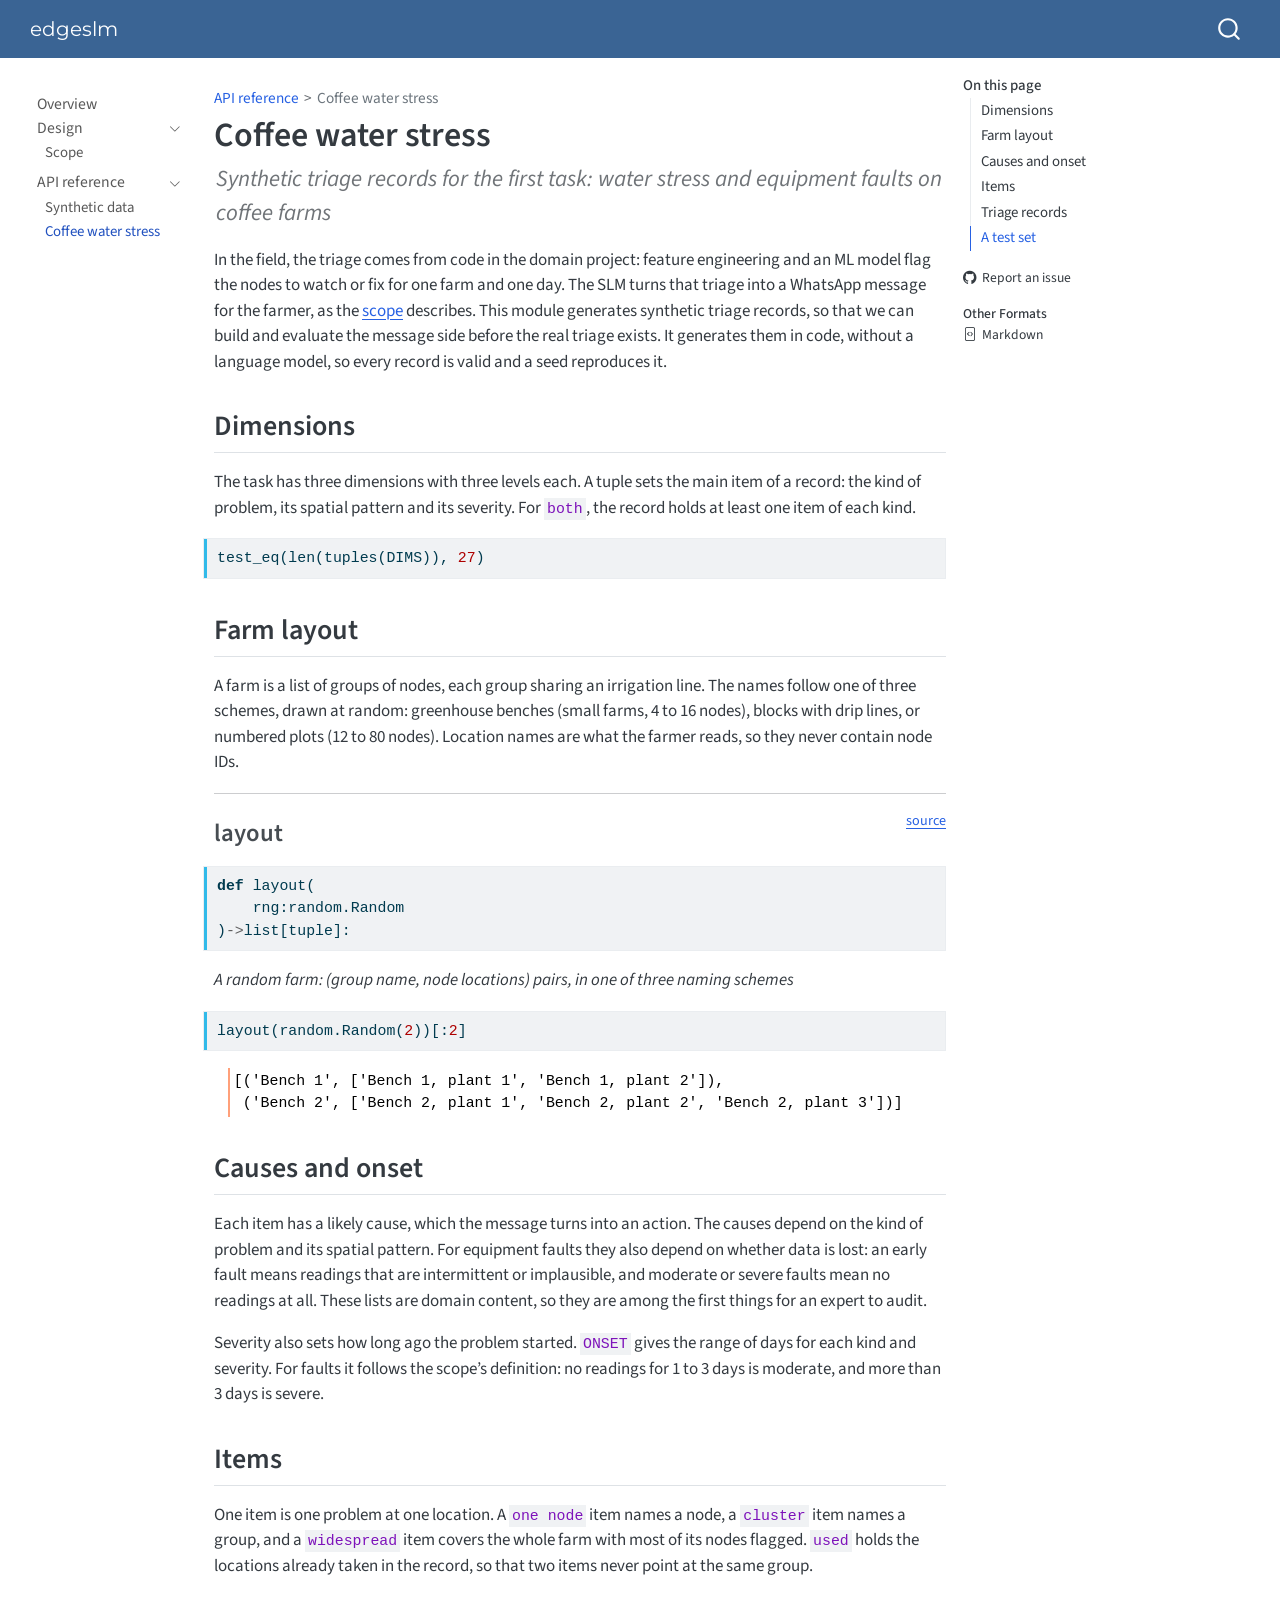
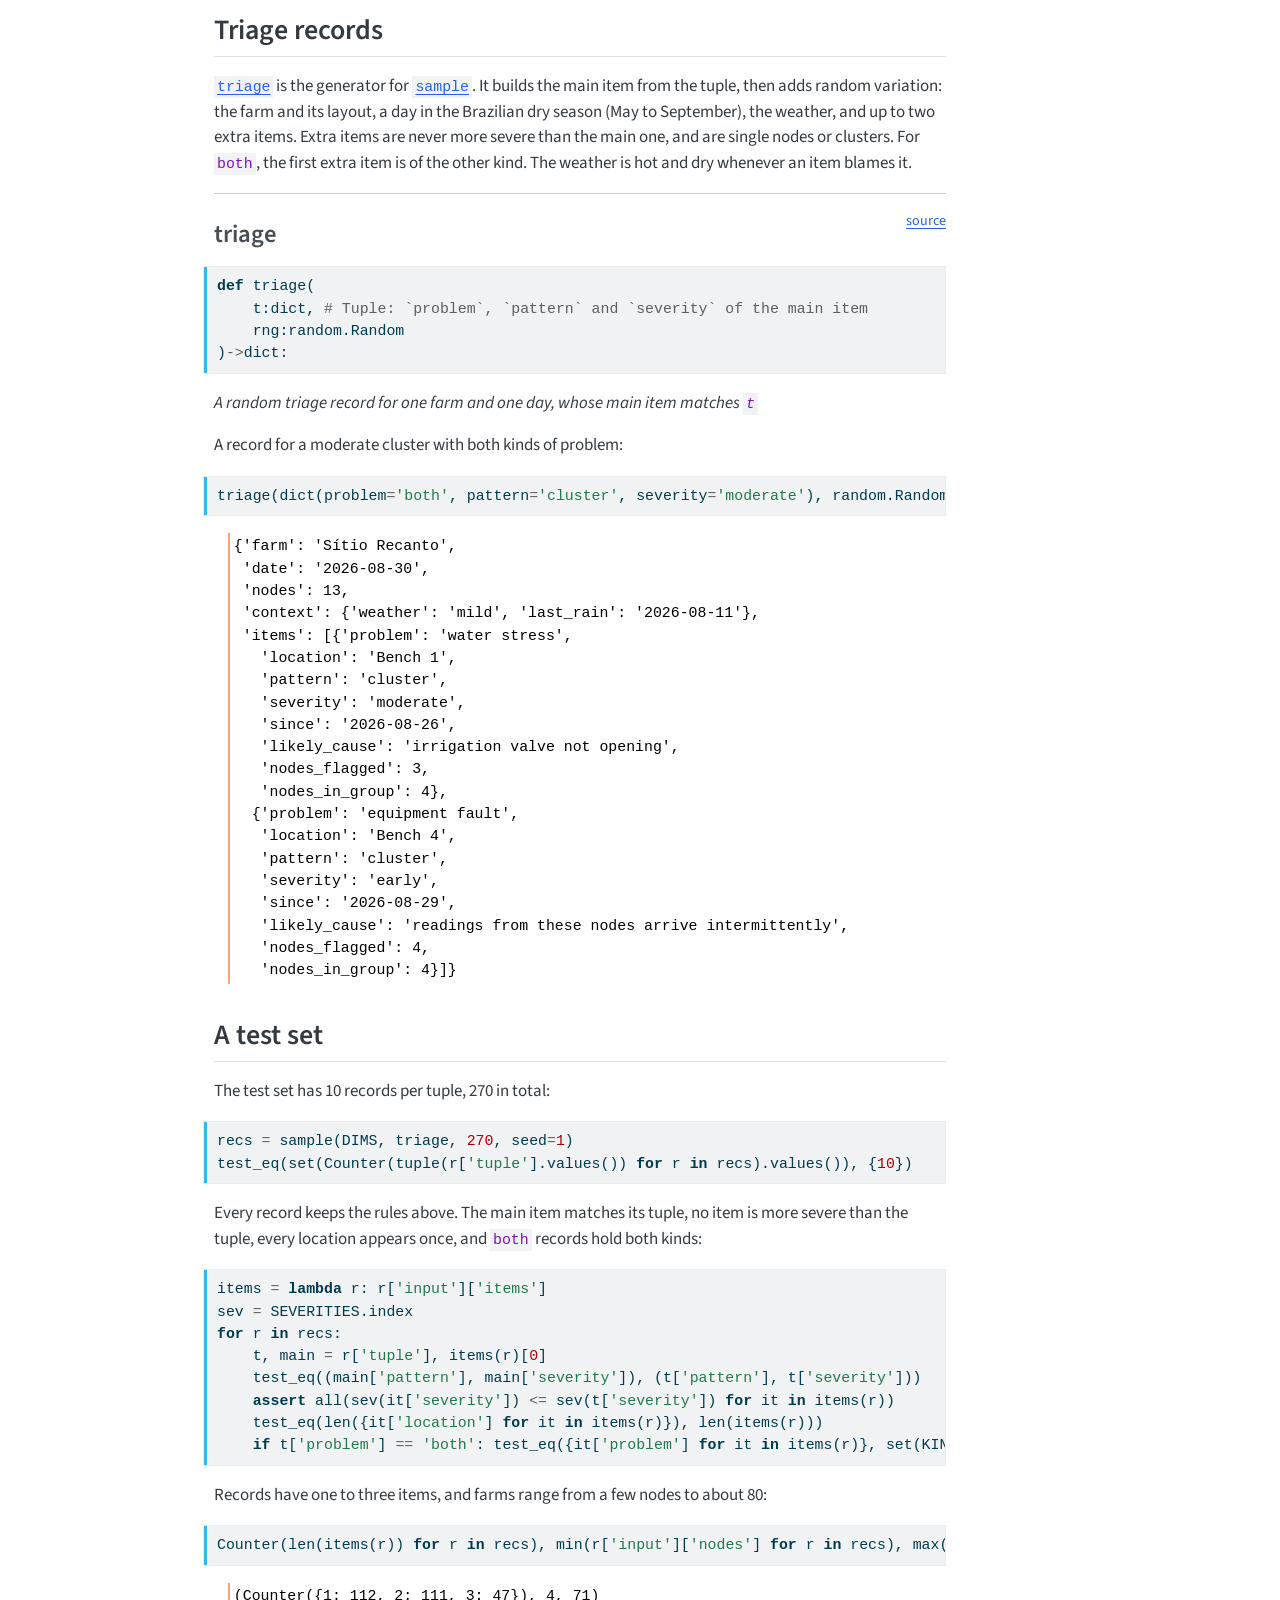
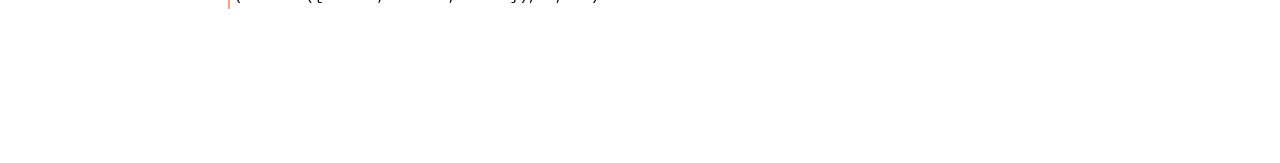
==== coffee.html @ af8bf1d9 "deploy: 86d42f56cf206b2852f412d47500692f604a84ea" ====
<!DOCTYPE html>
<html xmlns="http://www.w3.org/1999/xhtml" lang="en" xml:lang="en"><head>

<meta charset="utf-8">
<meta name="generator" content="quarto-1.10.20">

<meta name="viewport" content="width=device-width, initial-scale=1.0, user-scalable=yes">

<meta name="description" content="Synthetic triage records for the first task: water stress and equipment faults on coffee farms">

<title>Coffee water stress – edgeslm</title>
<style>
/* Default styles provided by pandoc.
** See https://pandoc.org/MANUAL.html#variables-for-html for config info.
*/
span.smallcaps{font-variant: small-caps;}
div.columns{display: flex; gap: 1.5em;}
div.column{flex: auto;}
@media screen {
div.columns{gap: min(4vw, 1.5em);}
div.column{overflow-x: auto;}
}
div.hanging-indent{margin-left: 1.5em; text-indent: -1.5em;}
ul.task-list{list-style: none;}
ul.task-list li input[type="checkbox"] {
  width: 0.8em;
  margin: 0 0.8em 0.2em -1em; /* quarto-specific, see https://github.com/quarto-dev/quarto-cli/issues/4556 */ 
  vertical-align: middle;
}
/* CSS for syntax highlighting */
html { -webkit-text-size-adjust: 100%; }
pre > code.sourceCode { white-space: pre; position: relative; }
pre > code.sourceCode > span { display: inline-block; line-height: 1.25; }
pre > code.sourceCode > span:empty { height: 1.2em; }
.sourceCode { overflow: visible; }
code.sourceCode > span { color: inherit; text-decoration: inherit; }
div.sourceCode { margin: 1em 0; }
pre.sourceCode { margin: 0; }
@media screen {
div.sourceCode { overflow: auto; }
}
@media print {
pre > code.sourceCode { white-space: pre-wrap; }
pre > code.sourceCode > span { text-indent: -5em; padding-left: 5em; }
}
pre.numberSource code
  { counter-reset: source-line 0; }
pre.numberSource code > span
  { position: relative; left: -4em; counter-increment: source-line; }
pre.numberSource code > span > a:first-child::before
  { content: counter(source-line);
    position: relative; left: -1em; text-align: right; vertical-align: baseline;
    border: none; display: inline-block;
    -webkit-touch-callout: none; -webkit-user-select: none;
    -khtml-user-select: none; -moz-user-select: none;
    -ms-user-select: none; user-select: none;
    padding: 0 4px; width: 4em;
  }
pre.numberSource { margin-left: 3em;  padding-left: 4px; }
div.sourceCode
  {   }
@media screen {
pre > code.sourceCode > span > a:first-child::before { text-decoration: underline; }
}
</style>


<script src="site_libs/quarto-nav/quarto-nav.js"></script>
<script src="site_libs/quarto-nav/headroom.min.js"></script>
<script src="site_libs/clipboard/clipboard.min.js"></script>
<script src="site_libs/quarto-search/autocomplete.umd.js"></script>
<script src="site_libs/quarto-search/fuse.min.js"></script>
<script src="site_libs/quarto-search/quarto-search.js"></script>
<meta name="quarto:offset" content="./">
<script src="site_libs/quarto-html/quarto.js" type="module"></script>
<script src="site_libs/quarto-html/tabsets/tabsets.js" type="module"></script>
<script src="site_libs/quarto-html/popper.min.js"></script>
<script src="site_libs/quarto-html/tippy.umd.min.js"></script>
<script src="site_libs/quarto-html/anchor.min.js"></script>
<link href="site_libs/quarto-html/tippy.css" rel="stylesheet">
<link href="site_libs/quarto-html/quarto-syntax-highlighting-17888a1159294d3eb470f19f6f52f5a5.css" rel="stylesheet" id="quarto-text-highlighting-styles">
<script src="site_libs/bootstrap/bootstrap.min.js"></script>
<link href="site_libs/bootstrap/bootstrap-icons.css" rel="stylesheet">
<link href="site_libs/bootstrap/bootstrap-4a0132d6516ed1437d66c2742ecec8d8.min.css" rel="stylesheet" append-hash="true" id="quarto-bootstrap" data-mode="light">
<script id="quarto-search-options" type="application/json">{
  "location": "navbar",
  "copy-button": false,
  "collapse-after": 3,
  "panel-placement": "end",
  "type": "overlay",
  "limit": 50,
  "keyboard-shortcut": [
    "f",
    "/",
    "s"
  ],
  "show-item-context": false,
  "language": {
    "search-no-results-text": "No results",
    "search-matching-documents-text": "matching documents",
    "search-copy-link-title": "Copy link to search",
    "search-hide-matches-text": "Hide additional matches",
    "search-more-match-text": "more match in this document",
    "search-more-matches-text": "more matches in this document",
    "search-clear-button-title": "Clear",
    "search-text-placeholder": "",
    "search-detached-cancel-button-title": "Cancel",
    "search-submit-button-title": "Submit",
    "search-label": "Search"
  }
}</script>


<link rel="stylesheet" href="styles.css">
<meta property="og:title" content="Coffee water stress – edgeslm">
<meta property="og:description" content="Synthetic triage records for the first task: water stress and equipment faults on coffee farms">
<meta property="og:site_name" content="edgeslm">
<meta name="twitter:title" content="Coffee water stress – edgeslm">
<meta name="twitter:description" content="Synthetic triage records for the first task: water stress and equipment faults on coffee farms">
<meta name="twitter:card" content="summary">
</head>

<body class="nav-sidebar floating nav-fixed quarto-light">

<div id="quarto-search-results"></div>
  <header id="quarto-header" class="headroom fixed-top">
    <nav class="navbar navbar-expand-lg " data-bs-theme="dark">
      <div class="navbar-container container-fluid">
      <div class="navbar-brand-container mx-auto">
    <a class="navbar-brand" href="./index.html">
    <span class="navbar-title">edgeslm</span>
    </a>
  </div>
        <div class="quarto-navbar-tools tools-end">
</div>
          <div id="quarto-search" class="" title="Search"></div>
      </div> <!-- /container-fluid -->
    </nav>
  <nav class="quarto-secondary-nav">
    <div class="container-fluid d-flex">
      <button type="button" class="quarto-btn-toggle btn" data-bs-toggle="collapse" role="button" data-bs-target=".quarto-sidebar-collapse-item" aria-controls="quarto-sidebar" aria-expanded="false" aria-label="Toggle sidebar navigation" onclick="if (window.quartoToggleHeadroom) { window.quartoToggleHeadroom(); }">
        <i class="bi bi-layout-text-sidebar-reverse"></i>
      </button>
        <nav class="quarto-page-breadcrumbs" aria-label="breadcrumb"><ol class="breadcrumb"><li class="breadcrumb-item"><a href="./synth.html">API reference</a></li><li class="breadcrumb-item"><a href="./coffee.html">Coffee water stress</a></li></ol></nav>
        <a class="flex-grow-1" role="navigation" data-bs-toggle="collapse" data-bs-target=".quarto-sidebar-collapse-item" aria-controls="quarto-sidebar" aria-expanded="false" aria-label="Toggle sidebar navigation" onclick="if (window.quartoToggleHeadroom) { window.quartoToggleHeadroom(); }">      
        </a>
    </div>
  </nav>
</header>
<!-- content -->
<div id="quarto-content" class="quarto-container page-columns page-rows-contents page-layout-article page-navbar">
<!-- sidebar -->
  <nav id="quarto-sidebar" class="sidebar collapse collapse-horizontal quarto-sidebar-collapse-item sidebar-navigation floating overflow-auto">
    <div class="sidebar-menu-container"> 
    <ul class="list-unstyled mt-1">
        <li class="sidebar-item">
  <div class="sidebar-item-container"> 
  <a href="./index.html" class="sidebar-item-text sidebar-link">
 <span class="menu-text">Overview</span></a>
  </div>
</li>
        <li class="sidebar-item sidebar-item-section">
      <div class="sidebar-item-container"> 
            <a class="sidebar-item-text sidebar-link text-start" data-bs-toggle="collapse" data-bs-target="#quarto-sidebar-section-1" role="navigation" aria-expanded="true">
 <span class="menu-text">Design</span></a>
          <a class="sidebar-item-toggle text-start" data-bs-toggle="collapse" data-bs-target="#quarto-sidebar-section-1" role="navigation" aria-expanded="true" aria-label="Toggle section">
            <i class="bi bi-chevron-right ms-2"></i>
          </a> 
      </div>
      <ul id="quarto-sidebar-section-1" class="collapse list-unstyled sidebar-section depth1 show">  
          <li class="sidebar-item">
  <div class="sidebar-item-container"> 
  <a href="./design/scope.html" class="sidebar-item-text sidebar-link">
 <span class="menu-text">Scope</span></a>
  </div>
</li>
      </ul>
  </li>
        <li class="sidebar-item sidebar-item-section">
      <div class="sidebar-item-container"> 
            <a class="sidebar-item-text sidebar-link text-start" data-bs-toggle="collapse" data-bs-target="#quarto-sidebar-section-2" role="navigation" aria-expanded="true">
 <span class="menu-text">API reference</span></a>
          <a class="sidebar-item-toggle text-start" data-bs-toggle="collapse" data-bs-target="#quarto-sidebar-section-2" role="navigation" aria-expanded="true" aria-label="Toggle section">
            <i class="bi bi-chevron-right ms-2"></i>
          </a> 
      </div>
      <ul id="quarto-sidebar-section-2" class="collapse list-unstyled sidebar-section depth1 show">  
          <li class="sidebar-item">
  <div class="sidebar-item-container"> 
  <a href="./synth.html" class="sidebar-item-text sidebar-link">
 <span class="menu-text">Synthetic data</span></a>
  </div>
</li>
          <li class="sidebar-item">
  <div class="sidebar-item-container"> 
  <a href="./coffee.html" class="sidebar-item-text sidebar-link active">
 <span class="menu-text">Coffee water stress</span></a>
  </div>
</li>
      </ul>
  </li>
    </ul>
    </div>
</nav>
<div id="quarto-sidebar-glass" class="quarto-sidebar-collapse-item" data-bs-toggle="collapse" data-bs-target=".quarto-sidebar-collapse-item"></div>
<!-- margin-sidebar -->
    <div id="quarto-margin-sidebar" class="sidebar margin-sidebar">
        <nav id="TOC" role="doc-toc" class="toc-active">
    <h2 id="toc-title">On this page</h2>
   
  <ul>
  <li><a href="#dimensions" id="toc-dimensions" class="nav-link active" data-scroll-target="#dimensions">Dimensions</a></li>
  <li><a href="#farm-layout" id="toc-farm-layout" class="nav-link" data-scroll-target="#farm-layout">Farm layout</a></li>
  <li><a href="#causes-and-onset" id="toc-causes-and-onset" class="nav-link" data-scroll-target="#causes-and-onset">Causes and onset</a></li>
  <li><a href="#items" id="toc-items" class="nav-link" data-scroll-target="#items">Items</a></li>
  <li><a href="#triage-records" id="toc-triage-records" class="nav-link" data-scroll-target="#triage-records">Triage records</a></li>
  <li><a href="#a-test-set" id="toc-a-test-set" class="nav-link" data-scroll-target="#a-test-set">A test set</a></li>
  </ul>
<div class="toc-actions"><ul><li><a href="https://github.com/franckalbinet/edgeslm/issues/new" class="toc-action"><i class="bi bi-github"></i>Report an issue</a></li></ul></div><div class="quarto-alternate-formats"><h2>Other Formats</h2><ul><li><a href="coffee.html.md"><i class="bi bi-file-code"></i>Markdown</a></li></ul></div></nav>
    </div>
<!-- main -->
<main class="content" id="quarto-document-content">

<header id="title-block-header" class="quarto-title-block default"><nav class="quarto-page-breadcrumbs quarto-title-breadcrumbs d-none d-lg-block" aria-label="breadcrumb"><ol class="breadcrumb"><li class="breadcrumb-item"><a href="./synth.html">API reference</a></li><li class="breadcrumb-item"><a href="./coffee.html">Coffee water stress</a></li></ol></nav>
<div class="quarto-title">
<h1 class="title">Coffee water stress</h1>
</div>

<div>
  <div class="description">
    Synthetic triage records for the first task: water stress and equipment faults on coffee farms
  </div>
</div>


<div class="quarto-title-meta">

    
  
    
  </div>
  


</header>


<!-- WARNING: THIS FILE WAS AUTOGENERATED! DO NOT EDIT! -->
<p>In the field, the triage comes from code in the domain project: feature engineering and an ML model flag the nodes to watch or fix for one farm and one day. The SLM turns that triage into a WhatsApp message for the farmer, as the <a href="./design/scope.html">scope</a> describes. This module generates synthetic triage records, so that we can build and evaluate the message side before the real triage exists. It generates them in code, without a language model, so every record is valid and a seed reproduces it.</p>
<section id="dimensions" class="level2">
<h2 class="anchored" data-anchor-id="dimensions">Dimensions</h2>
<p>The task has three dimensions with three levels each. A tuple sets the main item of a record: the kind of problem, its spatial pattern and its severity. For <code>both</code>, the record holds at least one item of each kind.</p>
<div id="20e0e9ed" class="cell">
<div class="code-copy-outer-scaffold"><div class="sourceCode cell-code" id="cb1"><pre class="sourceCode python code-with-copy"><code class="sourceCode python"><span id="cb1-1"><a href="#cb1-1" aria-hidden="true" tabindex="-1"></a>test_eq(<span class="bu">len</span>(tuples(DIMS)), <span class="dv">27</span>)</span></code></pre></div><button title="Copy to Clipboard" class="code-copy-button"><i class="bi"></i></button></div>
</div>
</section>
<section id="farm-layout" class="level2">
<h2 class="anchored" data-anchor-id="farm-layout">Farm layout</h2>
<p>A farm is a list of groups of nodes, each group sharing an irrigation line. The names follow one of three schemes, drawn at random: greenhouse benches (small farms, 4 to 16 nodes), blocks with drip lines, or numbered plots (12 to 80 nodes). Location names are what the farmer reads, so they never contain node IDs.</p>
<div id="656078c1" class="cell" data-quarto-private-1="{&quot;key&quot;:&quot;execution&quot;,&quot;value&quot;:{&quot;iopub.execute_input&quot;:&quot;2026-10-31T12:47:17.140091+00:00&quot;,&quot;shell.execute_reply&quot;:&quot;2026-10-31T12:47:17.260852+00:00&quot;,&quot;total&quot;:0.12076491700000247}}" data-execution_count="5">
<hr>
<p><a href="https://github.com/franckalbinet/edgeslm/blob/main/edgeslm/coffee.py#L23" target="_blank" style="float:right; font-size:smaller">source</a></p>
<section id="layout" class="level3">
<h3 class="anchored" data-anchor-id="layout">layout</h3>
<div class="code-copy-outer-scaffold"><div class="sourceCode" id="cb2"><pre class="sourceCode python code-with-copy"><code class="sourceCode python"><span id="cb2-1"><a href="#cb2-1" aria-hidden="true" tabindex="-1"></a><span class="kw">def</span> layout(</span>
<span id="cb2-2"><a href="#cb2-2" aria-hidden="true" tabindex="-1"></a>    rng:random.Random</span>
<span id="cb2-3"><a href="#cb2-3" aria-hidden="true" tabindex="-1"></a>)<span class="op">-&gt;</span><span class="bu">list</span>[<span class="bu">tuple</span>]:</span></code></pre></div><button title="Copy to Clipboard" class="code-copy-button"><i class="bi"></i></button></div>
<p><em>A random farm: (group name, node locations) pairs, in one of three naming schemes</em></p>
</section>
</div>
<div id="e578ebe5" class="cell">
<div class="code-copy-outer-scaffold"><div class="sourceCode cell-code" id="cb3"><pre class="sourceCode python code-with-copy"><code class="sourceCode python"><span id="cb3-1"><a href="#cb3-1" aria-hidden="true" tabindex="-1"></a>layout(random.Random(<span class="dv">2</span>))[:<span class="dv">2</span>]</span></code></pre></div><button title="Copy to Clipboard" class="code-copy-button"><i class="bi"></i></button></div>
<div class="cell-output cell-output-display">
<pre><code>[('Bench 1', ['Bench 1, plant 1', 'Bench 1, plant 2']),
 ('Bench 2', ['Bench 2, plant 1', 'Bench 2, plant 2', 'Bench 2, plant 3'])]</code></pre>
</div>
</div>
</section>
<section id="causes-and-onset" class="level2">
<h2 class="anchored" data-anchor-id="causes-and-onset">Causes and onset</h2>
<p>Each item has a likely cause, which the message turns into an action. The causes depend on the kind of problem and its spatial pattern. For equipment faults they also depend on whether data is lost: an early fault means readings that are intermittent or implausible, and moderate or severe faults mean no readings at all. These lists are domain content, so they are among the first things for an expert to audit.</p>
<p>Severity also sets how long ago the problem started. <code>ONSET</code> gives the range of days for each kind and severity. For faults it follows the scope’s definition: no readings for 1 to 3 days is moderate, and more than 3 days is severe.</p>
</section>
<section id="items" class="level2">
<h2 class="anchored" data-anchor-id="items">Items</h2>
<p>One item is one problem at one location. A <code>one node</code> item names a node, a <code>cluster</code> item names a group, and a <code>widespread</code> item covers the whole farm with most of its nodes flagged. <code>used</code> holds the locations already taken in the record, so that two items never point at the same group.</p>
</section>
<section id="triage-records" class="level2">
<h2 class="anchored" data-anchor-id="triage-records">Triage records</h2>
<p><a href="https://franckalbinet.github.io/edgeslm/coffee.html#triage"><code>triage</code></a> is the generator for <a href="https://franckalbinet.github.io/edgeslm/synth.html#sample"><code>sample</code></a>. It builds the main item from the tuple, then adds random variation: the farm and its layout, a day in the Brazilian dry season (May to September), the weather, and up to two extra items. Extra items are never more severe than the main one, and are single nodes or clusters. For <code>both</code>, the first extra item is of the other kind. The weather is hot and dry whenever an item blames it.</p>
<div id="e4325dda" class="cell" data-quarto-private-1="{&quot;key&quot;:&quot;execution&quot;,&quot;value&quot;:{&quot;iopub.execute_input&quot;:&quot;2026-10-31T12:47:17.272757+00:00&quot;,&quot;shell.execute_reply&quot;:&quot;2026-10-31T12:47:17.279198+00:00&quot;,&quot;total&quot;:0.006442964000001439}}" data-execution_count="11">
<hr>
<p><a href="https://github.com/franckalbinet/edgeslm/blob/main/edgeslm/coffee.py#L81" target="_blank" style="float:right; font-size:smaller">source</a></p>
<section id="triage" class="level3">
<h3 class="anchored" data-anchor-id="triage">triage</h3>
<div class="code-copy-outer-scaffold"><div class="sourceCode" id="cb5"><pre class="sourceCode python code-with-copy"><code class="sourceCode python"><span id="cb5-1"><a href="#cb5-1" aria-hidden="true" tabindex="-1"></a><span class="kw">def</span> triage(</span>
<span id="cb5-2"><a href="#cb5-2" aria-hidden="true" tabindex="-1"></a>    t:<span class="bu">dict</span>, <span class="co"># Tuple: `problem`, `pattern` and `severity` of the main item</span></span>
<span id="cb5-3"><a href="#cb5-3" aria-hidden="true" tabindex="-1"></a>    rng:random.Random</span>
<span id="cb5-4"><a href="#cb5-4" aria-hidden="true" tabindex="-1"></a>)<span class="op">-&gt;</span><span class="bu">dict</span>:</span></code></pre></div><button title="Copy to Clipboard" class="code-copy-button"><i class="bi"></i></button></div>
<p><em>A random triage record for one farm and one day, whose main item matches <code>t</code></em></p>
</section>
</div>
<p>A record for a moderate cluster with both kinds of problem:</p>
<div id="b585b5a9" class="cell">
<div class="code-copy-outer-scaffold"><div class="sourceCode cell-code" id="cb6"><pre class="sourceCode python code-with-copy"><code class="sourceCode python"><span id="cb6-1"><a href="#cb6-1" aria-hidden="true" tabindex="-1"></a>triage(<span class="bu">dict</span>(problem<span class="op">=</span><span class="st">'both'</span>, pattern<span class="op">=</span><span class="st">'cluster'</span>, severity<span class="op">=</span><span class="st">'moderate'</span>), random.Random(<span class="dv">3</span>))</span></code></pre></div><button title="Copy to Clipboard" class="code-copy-button"><i class="bi"></i></button></div>
<div class="cell-output cell-output-display">
<pre><code>{'farm': 'Sítio Recanto',
 'date': '2026-08-30',
 'nodes': 13,
 'context': {'weather': 'mild', 'last_rain': '2026-08-11'},
 'items': [{'problem': 'water stress',
   'location': 'Bench 1',
   'pattern': 'cluster',
   'severity': 'moderate',
   'since': '2026-08-26',
   'likely_cause': 'irrigation valve not opening',
   'nodes_flagged': 3,
   'nodes_in_group': 4},
  {'problem': 'equipment fault',
   'location': 'Bench 4',
   'pattern': 'cluster',
   'severity': 'early',
   'since': '2026-08-29',
   'likely_cause': 'readings from these nodes arrive intermittently',
   'nodes_flagged': 4,
   'nodes_in_group': 4}]}</code></pre>
</div>
</div>
</section>
<section id="a-test-set" class="level2">
<h2 class="anchored" data-anchor-id="a-test-set">A test set</h2>
<p>The test set has 10 records per tuple, 270 in total:</p>
<div id="0fa192e7" class="cell">
<div class="code-copy-outer-scaffold"><div class="sourceCode cell-code" id="cb8"><pre class="sourceCode python code-with-copy"><code class="sourceCode python"><span id="cb8-1"><a href="#cb8-1" aria-hidden="true" tabindex="-1"></a>recs <span class="op">=</span> sample(DIMS, triage, <span class="dv">270</span>, seed<span class="op">=</span><span class="dv">1</span>)</span>
<span id="cb8-2"><a href="#cb8-2" aria-hidden="true" tabindex="-1"></a>test_eq(<span class="bu">set</span>(Counter(<span class="bu">tuple</span>(r[<span class="st">'tuple'</span>].values()) <span class="cf">for</span> r <span class="kw">in</span> recs).values()), {<span class="dv">10</span>})</span></code></pre></div><button title="Copy to Clipboard" class="code-copy-button"><i class="bi"></i></button></div>
</div>
<p>Every record keeps the rules above. The main item matches its tuple, no item is more severe than the tuple, every location appears once, and <code>both</code> records hold both kinds:</p>
<div id="9d732c4b" class="cell">
<div class="code-copy-outer-scaffold"><div class="sourceCode cell-code" id="cb9"><pre class="sourceCode python code-with-copy"><code class="sourceCode python"><span id="cb9-1"><a href="#cb9-1" aria-hidden="true" tabindex="-1"></a>items <span class="op">=</span> <span class="kw">lambda</span> r: r[<span class="st">'input'</span>][<span class="st">'items'</span>]</span>
<span id="cb9-2"><a href="#cb9-2" aria-hidden="true" tabindex="-1"></a>sev <span class="op">=</span> SEVERITIES.index</span>
<span id="cb9-3"><a href="#cb9-3" aria-hidden="true" tabindex="-1"></a><span class="cf">for</span> r <span class="kw">in</span> recs:</span>
<span id="cb9-4"><a href="#cb9-4" aria-hidden="true" tabindex="-1"></a>    t, main <span class="op">=</span> r[<span class="st">'tuple'</span>], items(r)[<span class="dv">0</span>]</span>
<span id="cb9-5"><a href="#cb9-5" aria-hidden="true" tabindex="-1"></a>    test_eq((main[<span class="st">'pattern'</span>], main[<span class="st">'severity'</span>]), (t[<span class="st">'pattern'</span>], t[<span class="st">'severity'</span>]))</span>
<span id="cb9-6"><a href="#cb9-6" aria-hidden="true" tabindex="-1"></a>    <span class="cf">assert</span> <span class="bu">all</span>(sev(it[<span class="st">'severity'</span>]) <span class="op">&lt;=</span> sev(t[<span class="st">'severity'</span>]) <span class="cf">for</span> it <span class="kw">in</span> items(r))</span>
<span id="cb9-7"><a href="#cb9-7" aria-hidden="true" tabindex="-1"></a>    test_eq(<span class="bu">len</span>({it[<span class="st">'location'</span>] <span class="cf">for</span> it <span class="kw">in</span> items(r)}), <span class="bu">len</span>(items(r)))</span>
<span id="cb9-8"><a href="#cb9-8" aria-hidden="true" tabindex="-1"></a>    <span class="cf">if</span> t[<span class="st">'problem'</span>] <span class="op">==</span> <span class="st">'both'</span>: test_eq({it[<span class="st">'problem'</span>] <span class="cf">for</span> it <span class="kw">in</span> items(r)}, <span class="bu">set</span>(KINDS))</span></code></pre></div><button title="Copy to Clipboard" class="code-copy-button"><i class="bi"></i></button></div>
</div>
<p>Records have one to three items, and farms range from a few nodes to about 80:</p>
<div id="5ca2a0df" class="cell">
<div class="code-copy-outer-scaffold"><div class="sourceCode cell-code" id="cb10"><pre class="sourceCode python code-with-copy"><code class="sourceCode python"><span id="cb10-1"><a href="#cb10-1" aria-hidden="true" tabindex="-1"></a>Counter(<span class="bu">len</span>(items(r)) <span class="cf">for</span> r <span class="kw">in</span> recs), <span class="bu">min</span>(r[<span class="st">'input'</span>][<span class="st">'nodes'</span>] <span class="cf">for</span> r <span class="kw">in</span> recs), <span class="bu">max</span>(r[<span class="st">'input'</span>][<span class="st">'nodes'</span>] <span class="cf">for</span> r <span class="kw">in</span> recs)</span></code></pre></div><button title="Copy to Clipboard" class="code-copy-button"><i class="bi"></i></button></div>
<div class="cell-output cell-output-display">
<pre><code>(Counter({1: 112, 2: 111, 3: 47}), 4, 71)</code></pre>
</div>
</div>


</section>

</main> <!-- /main -->
<script id="quarto-html-after-body" type="application/javascript">
  window.document.addEventListener("DOMContentLoaded", function (event) {
    const icon = "";
    const anchorJS = new window.AnchorJS();
    anchorJS.options = {
      placement: 'right',
      icon: icon
    };
    anchorJS.add('.anchored');
    const isCodeAnnotation = (el) => {
      for (const clz of el.classList) {
        if (clz.startsWith('code-annotation-')) {                     
          return true;
        }
      }
      return false;
    }
    const onCopySuccess = function(e) {
      // button target
      const button = e.trigger;
      // don't keep focus
      button.blur();
      // flash "checked"
      button.classList.add('code-copy-button-checked');
      var currentTitle = button.getAttribute("title");
      button.setAttribute("title", "Copied!");
      let tooltip;
      if (window.bootstrap) {
        button.setAttribute("data-bs-toggle", "tooltip");
        button.setAttribute("data-bs-placement", "left");
        button.setAttribute("data-bs-title", "Copied!");
        tooltip = new bootstrap.Tooltip(button, 
          { trigger: "manual", 
            customClass: "code-copy-button-tooltip",
            offset: [0, -8]});
        tooltip.show();    
      }
      setTimeout(function() {
        if (tooltip) {
          tooltip.hide();
          button.removeAttribute("data-bs-title");
          button.removeAttribute("data-bs-toggle");
          button.removeAttribute("data-bs-placement");
        }
        button.setAttribute("title", currentTitle);
        button.classList.remove('code-copy-button-checked');
      }, 1000);
      // clear code selection
      e.clearSelection();
    }
    const getTextToCopy = function(trigger) {
      const outerScaffold = trigger.parentElement.cloneNode(true);
      const codeEl = outerScaffold.querySelector('code');
      for (const childEl of codeEl.children) {
        if (isCodeAnnotation(childEl)) {
          childEl.remove();
        }
      }
      return codeEl.innerText;
    }
    const clipboard = new window.ClipboardJS('.code-copy-button:not([data-in-quarto-modal])', {
      text: getTextToCopy
    });
    clipboard.on('success', onCopySuccess);
    if (window.document.getElementById('quarto-embedded-source-code-modal')) {
      const clipboardModal = new window.ClipboardJS('.code-copy-button[data-in-quarto-modal]', {
        text: getTextToCopy,
        container: window.document.getElementById('quarto-embedded-source-code-modal')
      });
      clipboardModal.on('success', onCopySuccess);
    }
    const viewSource = window.document.getElementById('quarto-view-source') ||
                       window.document.getElementById('quarto-code-tools-source');
    if (viewSource) {
      const sourceUrl = viewSource.getAttribute("data-quarto-source-url");
      viewSource.addEventListener("click", function(e) {
        if (sourceUrl) {
          // rstudio viewer pane
          if (/\bcapabilities=\b/.test(window.location)) {
            window.open(sourceUrl);
          } else {
            window.location.href = sourceUrl;
          }
        } else {
          const modal = new bootstrap.Modal(document.getElementById('quarto-embedded-source-code-modal'));
          modal.show();
        }
        return false;
      });
    }
    function toggleCodeHandler(show) {
      return function(e) {
        const cellDetails = window.document.querySelectorAll(".cell details.code-fold");
        for (let i=0; i<cellDetails.length; i++) {
          const details = cellDetails[i];
          if (show) {
            details.open = true;
          } else {
            details.removeAttribute("open");
          }
        }
        const cellCodeDivs = window.document.querySelectorAll(".cell div.sourceCode.cell-code");
        const fromCls = show ? "hidden" : "unhidden";
        const toCls = show ? "unhidden" : "hidden";
        for (let i=0; i<cellCodeDivs.length; i++) {
          const codeDiv = cellCodeDivs[i];
          if (codeDiv.classList.contains(fromCls)) {
            codeDiv.classList.remove(fromCls);
            codeDiv.classList.add(toCls);
          } 
        }
        return false;
      }
    }
    const hideAllCode = window.document.getElementById("quarto-hide-all-code");
    if (hideAllCode) {
      hideAllCode.addEventListener("click", toggleCodeHandler(false));
    }
    const showAllCode = window.document.getElementById("quarto-show-all-code");
    if (showAllCode) {
      showAllCode.addEventListener("click", toggleCodeHandler(true));
    }
      var localhostRegex = new RegExp(/^(?:http|https):\/\/localhost\:?[0-9]*\//);
      var mailtoRegex = new RegExp(/^mailto:/);
        var filterRegex = new RegExp("https:\/\/franckalbinet\.github\.io\/edgeslm");
      var isInternal = (href) => {
          return filterRegex.test(href) || localhostRegex.test(href) || mailtoRegex.test(href);
      }
      // Inspect non-navigation links and adorn them if external
     var links = window.document.querySelectorAll('a[href]:not(.nav-link):not(.navbar-brand):not(.toc-action):not(.sidebar-link):not(.sidebar-item-toggle):not(.pagination-link):not(.no-external):not([aria-hidden]):not(.dropdown-item):not(.quarto-navigation-tool):not(.about-link)');
      for (var i=0; i<links.length; i++) {
        const link = links[i];
        if (!isInternal(link.href)) {
          // undo the damage that might have been done by quarto-nav.js in the case of
          // links that we want to consider external
          if (link.dataset.originalHref !== undefined) {
            link.href = link.dataset.originalHref;
          }
        }
      }
    function tippyHover(el, contentFn, onTriggerFn, onUntriggerFn) {
      const config = {
        allowHTML: true,
        maxWidth: 500,
        delay: 100,
        arrow: false,
        appendTo: function(el) {
            return el.parentElement;
        },
        interactive: true,
        interactiveBorder: 10,
        theme: 'quarto',
        placement: 'bottom-start',
      };
      if (contentFn) {
        config.content = contentFn;
      }
      if (onTriggerFn) {
        config.onTrigger = onTriggerFn;
      }
      if (onUntriggerFn) {
        config.onUntrigger = onUntriggerFn;
      }
      window.tippy(el, config); 
    }
    const noterefs = window.document.querySelectorAll('a[role="doc-noteref"]');
    for (var i=0; i<noterefs.length; i++) {
      const ref = noterefs[i];
      tippyHover(ref, function() {
        // use id or data attribute instead here
        let href = ref.getAttribute('data-footnote-href') || ref.getAttribute('href');
        try { href = new URL(href).hash; } catch {}
        const id = href.replace(/^#\/?/, "");
        const note = window.document.getElementById(id);
        if (note) {
          return note.innerHTML;
        } else {
          return "";
        }
      });
    }
    const xrefs = window.document.querySelectorAll('a.quarto-xref');
    const processXRef = (id, note) => {
      // Strip column container classes
      const stripColumnClz = (el) => {
        el.classList.remove("page-full", "page-columns");
        if (el.children) {
          for (const child of el.children) {
            stripColumnClz(child);
          }
        }
      }
      stripColumnClz(note)
      if (id === null || id.startsWith('sec-')) {
        // Special case sections, only their first couple elements
        const container = document.createElement("div");
        if (note.children && note.children.length > 2) {
          container.appendChild(note.children[0].cloneNode(true));
          for (let i = 1; i < note.children.length; i++) {
            const child = note.children[i];
            if (child.tagName === "P" && child.innerText === "") {
              continue;
            } else {
              container.appendChild(child.cloneNode(true));
              break;
            }
          }
          if (window.Quarto?.typesetMath) {
            window.Quarto.typesetMath(container);
          }
          return container.innerHTML
        } else {
          if (window.Quarto?.typesetMath) {
            window.Quarto.typesetMath(note);
          }
          return note.innerHTML;
        }
      } else {
        // Remove any anchor links if they are present
        const anchorLink = note.querySelector('a.anchorjs-link');
        if (anchorLink) {
          anchorLink.remove();
        }
        if (window.Quarto?.typesetMath) {
          window.Quarto.typesetMath(note);
        }
        if (note.classList.contains("callout")) {
          return note.outerHTML;
        } else {
          return note.innerHTML;
        }
      }
    }
    for (var i=0; i<xrefs.length; i++) {
      const xref = xrefs[i];
      tippyHover(xref, undefined, function(instance) {
        instance.disable();
        let url = xref.getAttribute('href');
        let hash = undefined; 
        if (url.startsWith('#')) {
          hash = url;
        } else {
          try { hash = new URL(url).hash; } catch {}
        }
        if (hash) {
          const id = hash.replace(/^#\/?/, "");
          const note = window.document.getElementById(id);
          if (note !== null) {
            try {
              const html = processXRef(id, note.cloneNode(true));
              instance.setContent(html);
            } finally {
              instance.enable();
              instance.show();
            }
          } else {
            // See if we can fetch this
            fetch(url.split('#')[0])
            .then(res => res.text())
            .then(html => {
              const parser = new DOMParser();
              const htmlDoc = parser.parseFromString(html, "text/html");
              const note = htmlDoc.getElementById(id);
              if (note !== null) {
                const html = processXRef(id, note);
                instance.setContent(html);
              } 
            }).finally(() => {
              instance.enable();
              instance.show();
            });
          }
        } else {
          // See if we can fetch a full url (with no hash to target)
          // This is a special case and we should probably do some content thinning / targeting
          fetch(url)
          .then(res => res.text())
          .then(html => {
            const parser = new DOMParser();
            const htmlDoc = parser.parseFromString(html, "text/html");
            const note = htmlDoc.querySelector('main.content');
            if (note !== null) {
              // This should only happen for chapter cross references
              // (since there is no id in the URL)
              // remove the first header
              if (note.children.length > 0 && note.children[0].tagName === "HEADER") {
                note.children[0].remove();
              }
              const html = processXRef(null, note);
              instance.setContent(html);
            } 
          }).finally(() => {
            instance.enable();
            instance.show();
          });
        }
      }, function(instance) {
      });
    }
        let selectedAnnoteEl;
        const selectorForAnnotation = ( cell, annotation) => {
          let cellAttr = 'data-code-cell="' + cell + '"';
          let lineAttr = 'data-code-annotation="' +  annotation + '"';
          const selector = 'span[' + cellAttr + '][' + lineAttr + ']';
          return selector;
        }
        const selectCodeLines = (annoteEl) => {
          const doc = window.document;
          const targetCell = annoteEl.getAttribute("data-target-cell");
          const targetAnnotation = annoteEl.getAttribute("data-target-annotation");
          const annoteSpan = window.document.querySelector(selectorForAnnotation(targetCell, targetAnnotation));
          const lines = annoteSpan.getAttribute("data-code-lines").split(",");
          const lineIds = lines.map((line) => {
            return targetCell + "-" + line;
          })
          let top = null;
          let height = null;
          let parent = null;
          if (lineIds.length > 0) {
              //compute the position of the single el (top and bottom and make a div)
              const el = window.document.getElementById(lineIds[0]);
              top = el.offsetTop;
              height = el.offsetHeight;
              parent = el.parentElement.parentElement;
            if (lineIds.length > 1) {
              const lastEl = window.document.getElementById(lineIds[lineIds.length - 1]);
              const bottom = lastEl.offsetTop + lastEl.offsetHeight;
              height = bottom - top;
            }
            if (top !== null && height !== null && parent !== null) {
              // cook up a div (if necessary) and position it 
              let div = window.document.getElementById("code-annotation-line-highlight");
              if (div === null) {
                div = window.document.createElement("div");
                div.setAttribute("id", "code-annotation-line-highlight");
                div.style.position = 'absolute';
                parent.appendChild(div);
              }
              div.style.top = top - 2 + "px";
              div.style.height = height + 4 + "px";
              div.style.left = 0;
              let gutterDiv = window.document.getElementById("code-annotation-line-highlight-gutter");
              if (gutterDiv === null) {
                gutterDiv = window.document.createElement("div");
                gutterDiv.setAttribute("id", "code-annotation-line-highlight-gutter");
                gutterDiv.style.position = 'absolute';
                const codeCell = window.document.getElementById(targetCell);
                const gutter = codeCell.querySelector('.code-annotation-gutter');
                gutter.appendChild(gutterDiv);
              }
              gutterDiv.style.top = top - 2 + "px";
              gutterDiv.style.height = height + 4 + "px";
            }
            selectedAnnoteEl = annoteEl;
          }
        };
        const unselectCodeLines = () => {
          const elementsIds = ["code-annotation-line-highlight", "code-annotation-line-highlight-gutter"];
          elementsIds.forEach((elId) => {
            const div = window.document.getElementById(elId);
            if (div) {
              div.remove();
            }
          });
          selectedAnnoteEl = undefined;
        };
          // Handle positioning of the toggle
      window.addEventListener(
        "resize",
        throttle(() => {
          elRect = undefined;
          if (selectedAnnoteEl) {
            selectCodeLines(selectedAnnoteEl);
          }
        }, 10)
      );
      function throttle(fn, ms) {
      let throttle = false;
      let timer;
        return (...args) => {
          if(!throttle) { // first call gets through
              fn.apply(this, args);
              throttle = true;
          } else { // all the others get throttled
              if(timer) clearTimeout(timer); // cancel #2
              timer = setTimeout(() => {
                fn.apply(this, args);
                timer = throttle = false;
              }, ms);
          }
        };
      }
        // Attach click handler to the DT
        const annoteDls = window.document.querySelectorAll('dt[data-target-cell]');
        for (const annoteDlNode of annoteDls) {
          annoteDlNode.addEventListener('click', (event) => {
            const clickedEl = event.target;
            if (clickedEl !== selectedAnnoteEl) {
              unselectCodeLines();
              const activeEl = window.document.querySelector('dt[data-target-cell].code-annotation-active');
              if (activeEl) {
                activeEl.classList.remove('code-annotation-active');
              }
              selectCodeLines(clickedEl);
              clickedEl.classList.add('code-annotation-active');
            } else {
              // Unselect the line
              unselectCodeLines();
              clickedEl.classList.remove('code-annotation-active');
            }
          });
        }
    const findCites = (el) => {
      const parentEl = el.parentElement;
      if (parentEl) {
        const cites = parentEl.dataset.cites;
        if (cites) {
          return {
            el,
            cites: cites.split(' ')
          };
        } else {
          return findCites(el.parentElement)
        }
      } else {
        return undefined;
      }
    };
    var bibliorefs = window.document.querySelectorAll('a[role="doc-biblioref"]');
    for (var i=0; i<bibliorefs.length; i++) {
      const ref = bibliorefs[i];
      const citeInfo = findCites(ref);
      if (citeInfo) {
        tippyHover(citeInfo.el, function() {
          var popup = window.document.createElement('div');
          citeInfo.cites.forEach(function(cite) {
            var citeDiv = window.document.createElement('div');
            citeDiv.classList.add('hanging-indent');
            citeDiv.classList.add('csl-entry');
            var biblioDiv = window.document.getElementById('ref-' + cite);
            if (biblioDiv) {
              citeDiv.innerHTML = biblioDiv.innerHTML;
            }
            popup.appendChild(citeDiv);
          });
          return popup.innerHTML;
        });
      }
    }
  });
  </script>
</div> <!-- /content -->




<footer class="footer"><div class="nav-footer"><div class="nav-footer-center"><div class="toc-actions d-sm-block d-md-none"><ul><li><a href="https://github.com/franckalbinet/edgeslm/issues/new" class="toc-action"><i class="bi bi-github"></i>Report an issue</a></li></ul></div></div></div></footer></body></html>
---- site_libs/quarto-html/tippy.css ----
.tippy-box[data-animation=fade][data-state=hidden]{opacity:0}[data-tippy-root]{max-width:calc(100vw - 10px)}.tippy-box{position:relative;background-color:#333;color:#fff;border-radius:4px;font-size:14px;line-height:1.4;white-space:normal;outline:0;transition-property:transform,visibility,opacity}.tippy-box[data-placement^=top]>.tippy-arrow{bottom:0}.tippy-box[data-placement^=top]>.tippy-arrow:before{bottom:-7px;left:0;border-width:8px 8px 0;border-top-color:initial;transform-origin:center top}.tippy-box[data-placement^=bottom]>.tippy-arrow{top:0}.tippy-box[data-placement^=bottom]>.tippy-arrow:before{top:-7px;left:0;border-width:0 8px 8px;border-bottom-color:initial;transform-origin:center bottom}.tippy-box[data-placement^=left]>.tippy-arrow{right:0}.tippy-box[data-placement^=left]>.tippy-arrow:before{border-width:8px 0 8px 8px;border-left-color:initial;right:-7px;transform-origin:center left}.tippy-box[data-placement^=right]>.tippy-arrow{left:0}.tippy-box[data-placement^=right]>.tippy-arrow:before{left:-7px;border-width:8px 8px 8px 0;border-right-color:initial;transform-origin:center right}.tippy-box[data-inertia][data-state=visible]{transition-timing-function:cubic-bezier(.54,1.5,.38,1.11)}.tippy-arrow{width:16px;height:16px;color:#333}.tippy-arrow:before{content:"";position:absolute;border-color:transparent;border-style:solid}.tippy-content{position:relative;padding:5px 9px;z-index:1}
---- site_libs/quarto-html/quarto-syntax-highlighting-17888a1159294d3eb470f19f6f52f5a5.css ----
/* quarto syntax highlight colors */
:root {
  --quarto-hl-ot-color: #003B4F;
  --quarto-hl-at-color: #657422;
  --quarto-hl-ss-color: #20794D;
  --quarto-hl-an-color: #5E5E5E;
  --quarto-hl-fu-color: #4758AB;
  --quarto-hl-st-color: #20794D;
  --quarto-hl-cf-color: #003B4F;
  --quarto-hl-op-color: #5E5E5E;
  --quarto-hl-er-color: #AD0000;
  --quarto-hl-bn-color: #AD0000;
  --quarto-hl-al-color: #AD0000;
  --quarto-hl-va-color: #111111;
  --quarto-hl-bu-color: inherit;
  --quarto-hl-ex-color: inherit;
  --quarto-hl-pp-color: #AD0000;
  --quarto-hl-in-color: #5E5E5E;
  --quarto-hl-vs-color: #20794D;
  --quarto-hl-wa-color: #5E5E5E;
  --quarto-hl-do-color: #5E5E5E;
  --quarto-hl-im-color: #00769E;
  --quarto-hl-ch-color: #20794D;
  --quarto-hl-dt-color: #AD0000;
  --quarto-hl-fl-color: #AD0000;
  --quarto-hl-co-color: #5E5E5E;
  --quarto-hl-cv-color: #5E5E5E;
  --quarto-hl-cn-color: #8f5902;
  --quarto-hl-sc-color: #5E5E5E;
  --quarto-hl-dv-color: #AD0000;
  --quarto-hl-kw-color: #003B4F;
}

/* other quarto variables */
:root {
  --quarto-font-monospace: SFMono-Regular, Menlo, Monaco, Consolas, "Liberation Mono", "Courier New", monospace;
}

/* syntax highlight based on Pandoc's rules */
pre > code.sourceCode > span {
  color: #003B4F;
}

code.sourceCode > span {
  color: #003B4F;
}

div.sourceCode,
div.sourceCode pre.sourceCode {
  color: #003B4F;
}

/* Normal */
code span {
  color: #003B4F;
}

/* Alert */
code span.al {
  color: #AD0000;
  font-style: inherit;
}

/* Annotation */
code span.an {
  color: #5E5E5E;
  font-style: inherit;
}

/* Attribute */
code span.at {
  color: #657422;
  font-style: inherit;
}

/* BaseN */
code span.bn {
  color: #AD0000;
  font-style: inherit;
}

/* BuiltIn */
code span.bu {
  font-style: inherit;
}

/* ControlFlow */
code span.cf {
  color: #003B4F;
  font-weight: bold;
  font-style: inherit;
}

/* Char */
code span.ch {
  color: #20794D;
  font-style: inherit;
}

/* Constant */
code span.cn {
  color: #8f5902;
  font-style: inherit;
}

/* Comment */
code span.co {
  color: #5E5E5E;
  font-style: inherit;
}

/* CommentVar */
code span.cv {
  color: #5E5E5E;
  font-style: italic;
}

/* Documentation */
code span.do {
  color: #5E5E5E;
  font-style: italic;
}

/* DataType */
code span.dt {
  color: #AD0000;
  font-style: inherit;
}

/* DecVal */
code span.dv {
  color: #AD0000;
  font-style: inherit;
}

/* Error */
code span.er {
  color: #AD0000;
  font-style: inherit;
}

/* Extension */
code span.ex {
  font-style: inherit;
}

/* Float */
code span.fl {
  color: #AD0000;
  font-style: inherit;
}

/* Function */
code span.fu {
  color: #4758AB;
  font-style: inherit;
}

/* Import */
code span.im {
  color: #00769E;
  font-style: inherit;
}

/* Information */
code span.in {
  color: #5E5E5E;
  font-style: inherit;
}

/* Keyword */
code span.kw {
  color: #003B4F;
  font-weight: bold;
  font-style: inherit;
}

/* Operator */
code span.op {
  color: #5E5E5E;
  font-style: inherit;
}

/* Other */
code span.ot {
  color: #003B4F;
  font-style: inherit;
}

/* Preprocessor */
code span.pp {
  color: #AD0000;
  font-style: inherit;
}

/* SpecialChar */
code span.sc {
  color: #5E5E5E;
  font-style: inherit;
}

/* SpecialString */
code span.ss {
  color: #20794D;
  font-style: inherit;
}

/* String */
code span.st {
  color: #20794D;
  font-style: inherit;
}

/* Variable */
code span.va {
  color: #111111;
  font-style: inherit;
}

/* VerbatimString */
code span.vs {
  color: #20794D;
  font-style: inherit;
}

/* Warning */
code span.wa {
  color: #5E5E5E;
  font-style: italic;
}

.prevent-inlining {
  content: "</";
}

/*# sourceMappingURL=fadfc755eec066e9e3d699cf819c3e33.css.map */
---- styles.css ----
@import url('https://fonts.googleapis.com/css2?family=Montserrat:wght@400&display=swap');

.cell {
  margin-bottom: 1rem;
}

.cell > .sourceCode {
  margin-bottom: 0;
}

.cell-output > pre {
  margin-bottom: 0;
}

.cell-output > pre, .cell-output > .sourceCode > pre, .cell-output-stdout > pre {
  margin-left: 0.8rem;
  margin-top: 0;
  background: none;
  border-left: 2px solid lightsalmon;
  border-top-left-radius: 0;
  border-top-right-radius: 0;
}

.cell-output > .sourceCode {
  border: none;
}

.cell-output > .sourceCode {
  background: none;
  margin-top: 0;
}

div.description {
  padding-left: 2px;
  padding-top: 5px;
  font-style: italic;
  font-size: 135%;
  opacity: 70%;
}

.navbar {
    background-color: #3a6494;
}

.navbar-brand {
    text-transform: none;
    font-family: 'Montserrat', sans-serif;
    font-size: 1.2rem;
}

.navbar-brand .navbar-title {
    font-weight: normal;
}
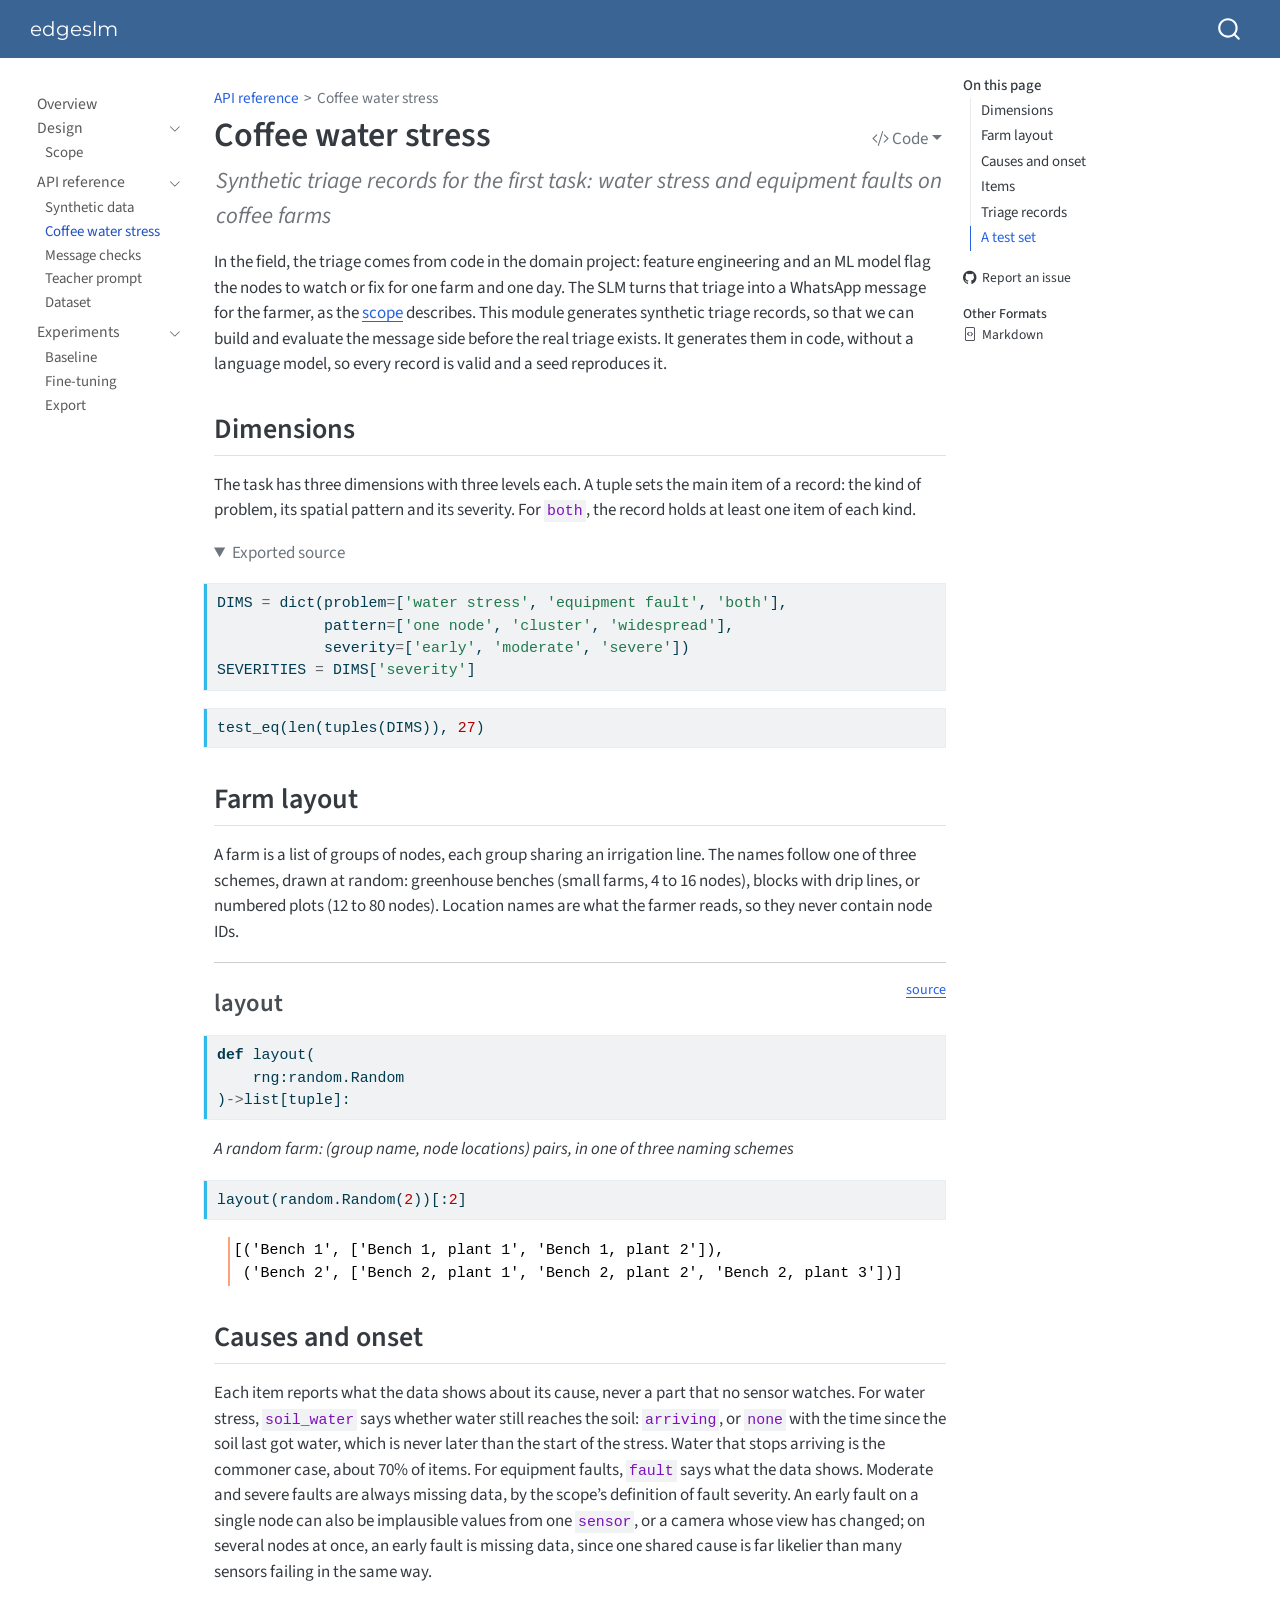
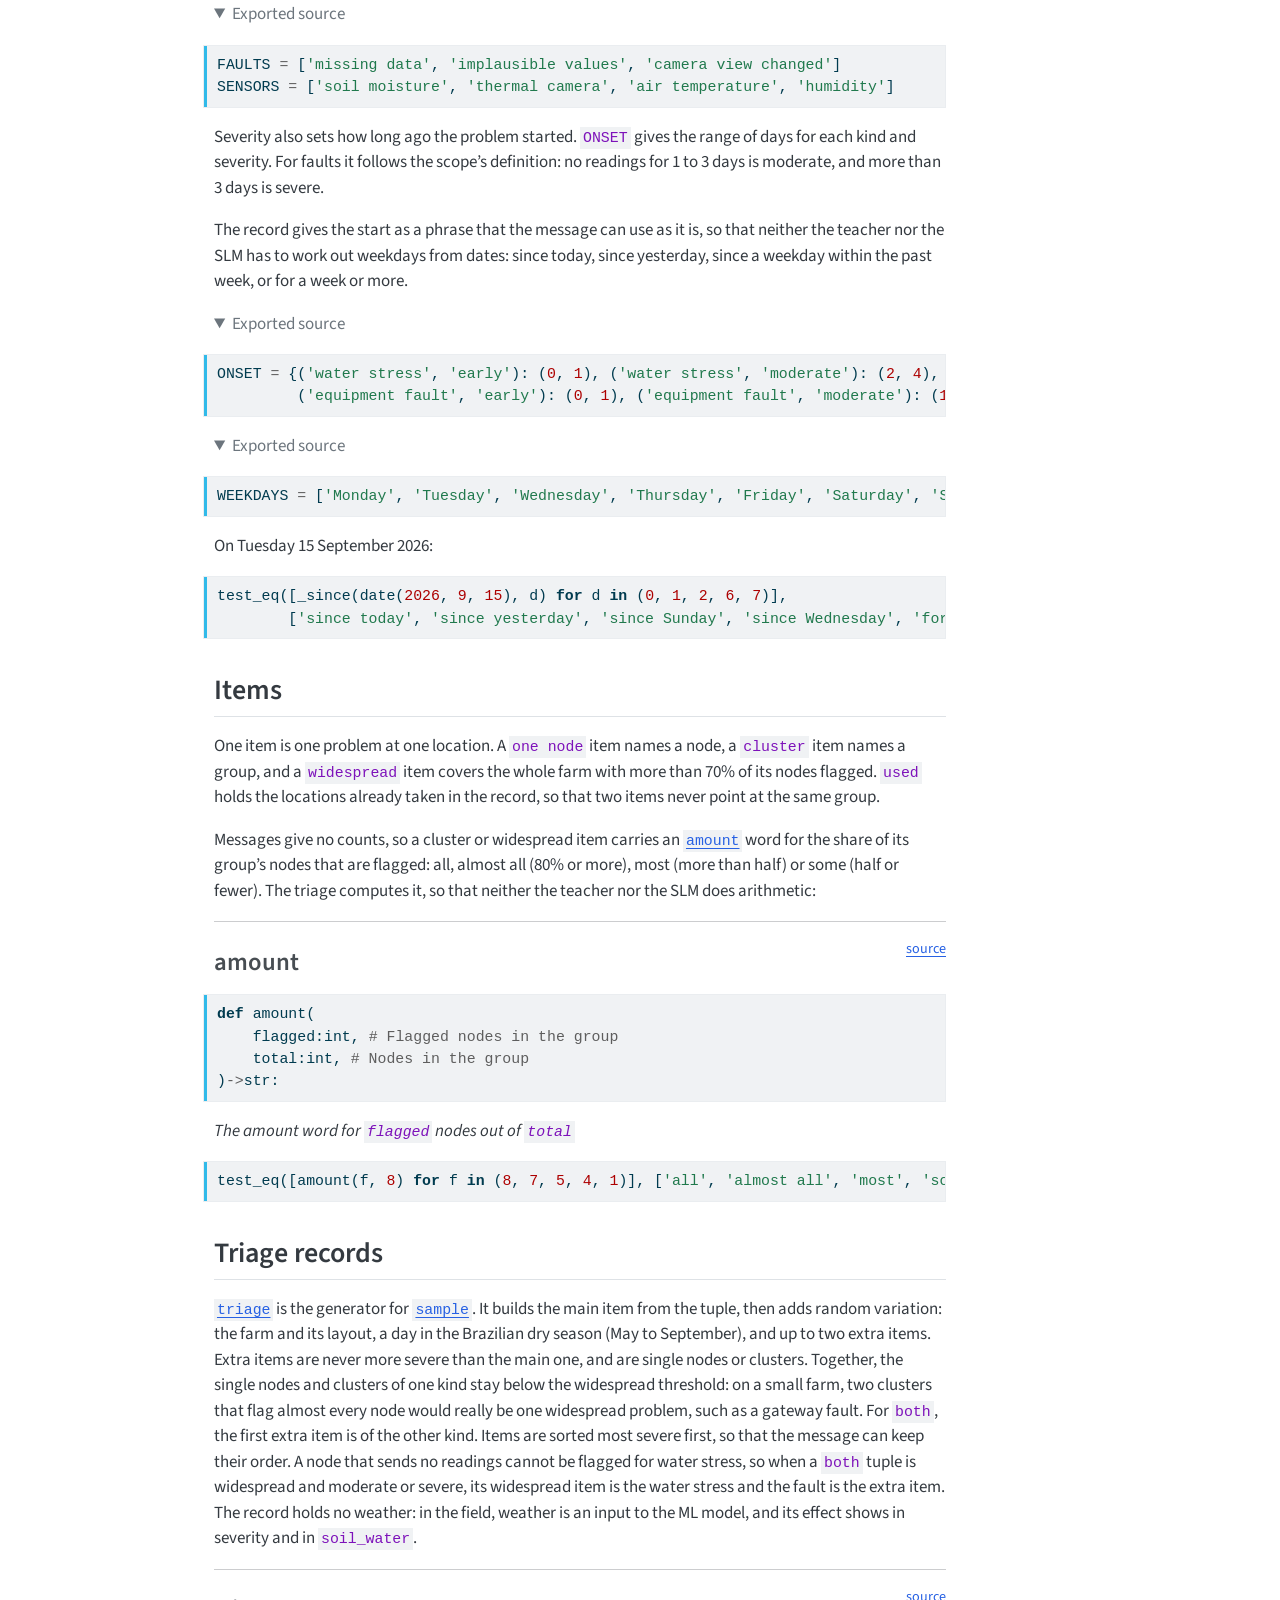
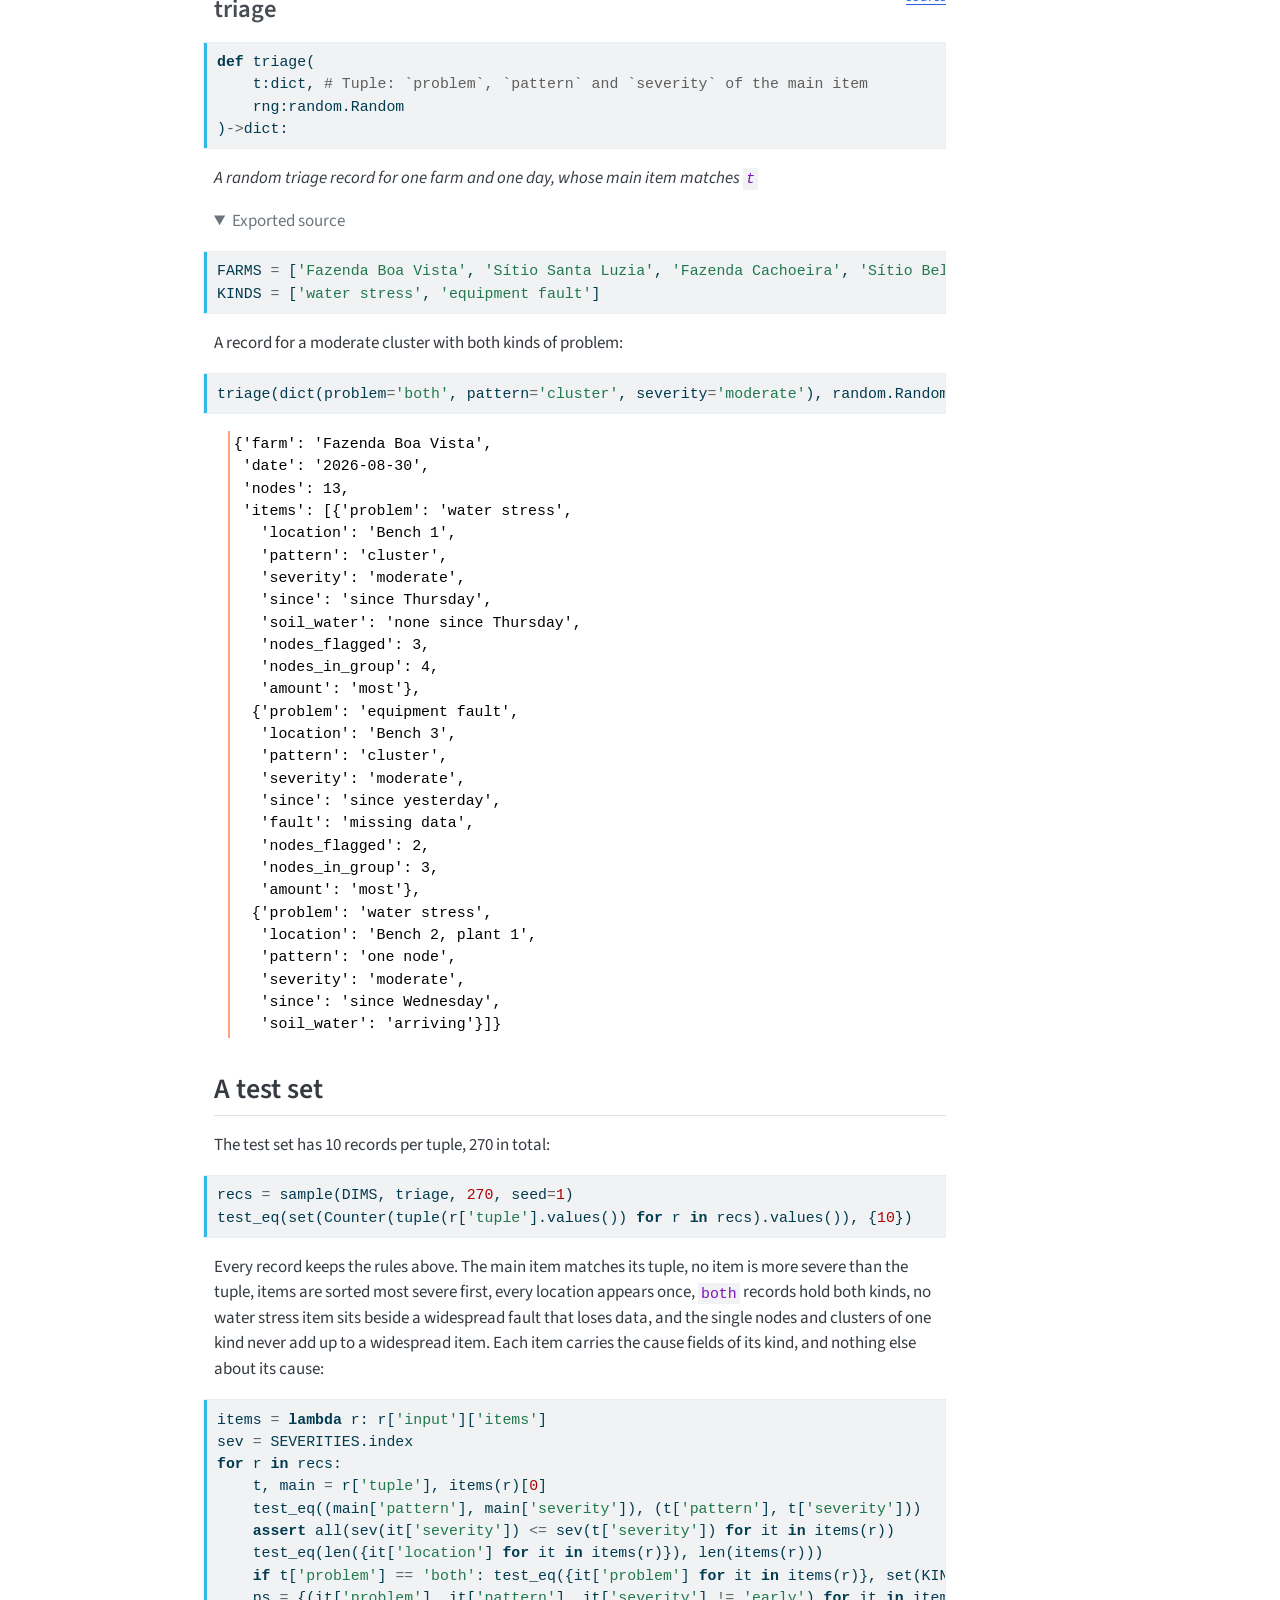
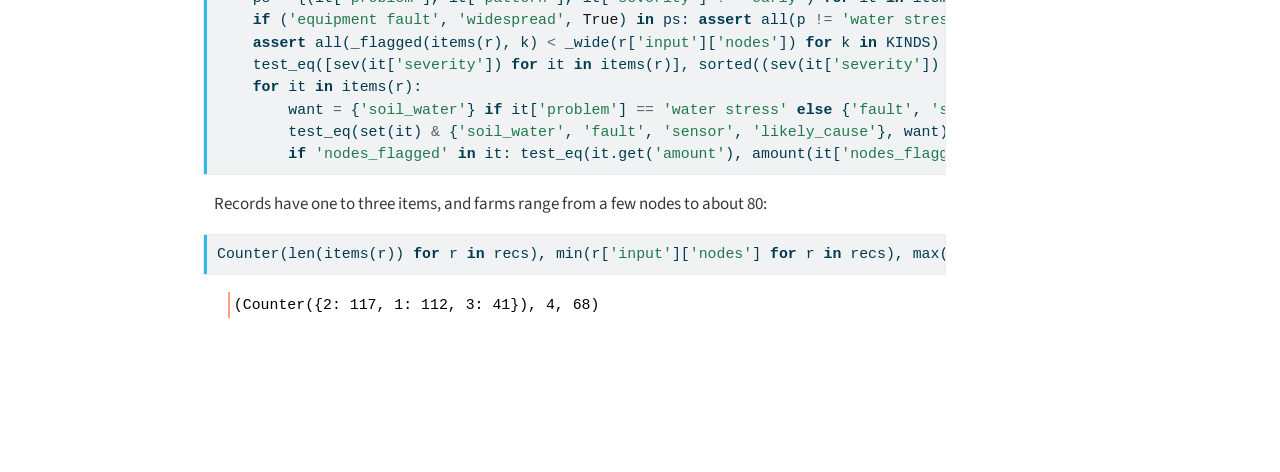
==== commit 86affea3: "deploy: a45a0374462970a58b8afa86a133c9617e07b2ca" ====
--- a/coffee.html
+++ b/coffee.html
@@ -197,6 +197,53 @@
  <span class="menu-text">Coffee water stress</span></a>
   </div>
 </li>
+          <li class="sidebar-item">
+  <div class="sidebar-item-container"> 
+  <a href="./checks.html" class="sidebar-item-text sidebar-link">
+ <span class="menu-text">Message checks</span></a>
+  </div>
+</li>
+          <li class="sidebar-item">
+  <div class="sidebar-item-container"> 
+  <a href="./teacher.html" class="sidebar-item-text sidebar-link">
+ <span class="menu-text">Teacher prompt</span></a>
+  </div>
+</li>
+          <li class="sidebar-item">
+  <div class="sidebar-item-container"> 
+  <a href="./dataset.html" class="sidebar-item-text sidebar-link">
+ <span class="menu-text">Dataset</span></a>
+  </div>
+</li>
+      </ul>
+  </li>
+        <li class="sidebar-item sidebar-item-section">
+      <div class="sidebar-item-container"> 
+            <a class="sidebar-item-text sidebar-link text-start" data-bs-toggle="collapse" data-bs-target="#quarto-sidebar-section-3" role="navigation" aria-expanded="true">
+ <span class="menu-text">Experiments</span></a>
+          <a class="sidebar-item-toggle text-start" data-bs-toggle="collapse" data-bs-target="#quarto-sidebar-section-3" role="navigation" aria-expanded="true" aria-label="Toggle section">
+            <i class="bi bi-chevron-right ms-2"></i>
+          </a> 
+      </div>
+      <ul id="quarto-sidebar-section-3" class="collapse list-unstyled sidebar-section depth1 show">  
+          <li class="sidebar-item">
+  <div class="sidebar-item-container"> 
+  <a href="./baseline.html" class="sidebar-item-text sidebar-link">
+ <span class="menu-text">Baseline</span></a>
+  </div>
+</li>
+          <li class="sidebar-item">
+  <div class="sidebar-item-container"> 
+  <a href="./finetune.html" class="sidebar-item-text sidebar-link">
+ <span class="menu-text">Fine-tuning</span></a>
+  </div>
+</li>
+          <li class="sidebar-item">
+  <div class="sidebar-item-container"> 
+  <a href="./export.html" class="sidebar-item-text sidebar-link">
+ <span class="menu-text">Export</span></a>
+  </div>
+</li>
       </ul>
   </li>
     </ul>
@@ -223,7 +270,7 @@
 
 <header id="title-block-header" class="quarto-title-block default"><nav class="quarto-page-breadcrumbs quarto-title-breadcrumbs d-none d-lg-block" aria-label="breadcrumb"><ol class="breadcrumb"><li class="breadcrumb-item"><a href="./synth.html">API reference</a></li><li class="breadcrumb-item"><a href="./coffee.html">Coffee water stress</a></li></ol></nav>
 <div class="quarto-title">
-<h1 class="title">Coffee water stress</h1>
+<div class="quarto-title-block"><div><h1 class="title">Coffee water stress</h1><button type="button" class="btn code-tools-button dropdown-toggle" id="quarto-code-tools-menu" data-bs-toggle="dropdown" aria-expanded="false"><i class="bi"></i> Code</button><ul class="dropdown-menu dropdown-menu-end" aria-labelelledby="quarto-code-tools-menu"><li><a id="quarto-show-all-code" class="dropdown-item" href="javascript:void(0)" role="button">Show All Code</a></li><li><a id="quarto-hide-all-code" class="dropdown-item" href="javascript:void(0)" role="button">Hide All Code</a></li></ul></div></div>
 </div>
 
 <div>
@@ -250,26 +297,35 @@
 <section id="dimensions" class="level2">
 <h2 class="anchored" data-anchor-id="dimensions">Dimensions</h2>
 <p>The task has three dimensions with three levels each. A tuple sets the main item of a record: the kind of problem, its spatial pattern and its severity. For <code>both</code>, the record holds at least one item of each kind.</p>
+<div id="023e75df" class="cell" data-quarto-private-1="{&quot;key&quot;:&quot;execution&quot;,&quot;value&quot;:{&quot;iopub.execute_input&quot;:&quot;2026-11-01T21:37:38.660013+00:00&quot;,&quot;shell.execute_reply&quot;:&quot;2026-11-01T21:37:38.660975+00:00&quot;,&quot;total&quot;:0.0009645000000020332}}" data-exports="true" data-execution_count="3">
+<details open="" class="code-fold">
+<summary>Exported source</summary>
+<div class="code-copy-outer-scaffold"><div class="sourceCode cell-code" id="cb1"><pre class="sourceCode python code-with-copy"><code class="sourceCode python"><span id="cb1-1"><a href="#cb1-1" aria-hidden="true" tabindex="-1"></a>DIMS <span class="op">=</span> <span class="bu">dict</span>(problem<span class="op">=</span>[<span class="st">'water stress'</span>, <span class="st">'equipment fault'</span>, <span class="st">'both'</span>],</span>
+<span id="cb1-2"><a href="#cb1-2" aria-hidden="true" tabindex="-1"></a>            pattern<span class="op">=</span>[<span class="st">'one node'</span>, <span class="st">'cluster'</span>, <span class="st">'widespread'</span>],</span>
+<span id="cb1-3"><a href="#cb1-3" aria-hidden="true" tabindex="-1"></a>            severity<span class="op">=</span>[<span class="st">'early'</span>, <span class="st">'moderate'</span>, <span class="st">'severe'</span>])</span>
+<span id="cb1-4"><a href="#cb1-4" aria-hidden="true" tabindex="-1"></a>SEVERITIES <span class="op">=</span> DIMS[<span class="st">'severity'</span>]</span></code></pre></div><button title="Copy to Clipboard" class="code-copy-button"><i class="bi"></i></button></div>
+</details>
+</div>
 <div id="20e0e9ed" class="cell">
-<div class="code-copy-outer-scaffold"><div class="sourceCode cell-code" id="cb1"><pre class="sourceCode python code-with-copy"><code class="sourceCode python"><span id="cb1-1"><a href="#cb1-1" aria-hidden="true" tabindex="-1"></a>test_eq(<span class="bu">len</span>(tuples(DIMS)), <span class="dv">27</span>)</span></code></pre></div><button title="Copy to Clipboard" class="code-copy-button"><i class="bi"></i></button></div>
+<div class="code-copy-outer-scaffold"><div class="sourceCode cell-code" id="cb2"><pre class="sourceCode python code-with-copy"><code class="sourceCode python"><span id="cb2-1"><a href="#cb2-1" aria-hidden="true" tabindex="-1"></a>test_eq(<span class="bu">len</span>(tuples(DIMS)), <span class="dv">27</span>)</span></code></pre></div><button title="Copy to Clipboard" class="code-copy-button"><i class="bi"></i></button></div>
 </div>
 </section>
 <section id="farm-layout" class="level2">
 <h2 class="anchored" data-anchor-id="farm-layout">Farm layout</h2>
 <p>A farm is a list of groups of nodes, each group sharing an irrigation line. The names follow one of three schemes, drawn at random: greenhouse benches (small farms, 4 to 16 nodes), blocks with drip lines, or numbered plots (12 to 80 nodes). Location names are what the farmer reads, so they never contain node IDs.</p>
-<div id="656078c1" class="cell" data-quarto-private-1="{&quot;key&quot;:&quot;execution&quot;,&quot;value&quot;:{&quot;iopub.execute_input&quot;:&quot;2026-10-31T12:47:17.140091+00:00&quot;,&quot;shell.execute_reply&quot;:&quot;2026-10-31T12:47:17.260852+00:00&quot;,&quot;total&quot;:0.12076491700000247}}" data-execution_count="5">
+<div id="4c0cfe19" class="cell" data-quarto-private-1="{&quot;key&quot;:&quot;execution&quot;,&quot;value&quot;:{&quot;iopub.execute_input&quot;:&quot;2026-11-01T21:37:38.664145+00:00&quot;,&quot;shell.execute_reply&quot;:&quot;2026-11-01T21:37:38.814597+00:00&quot;,&quot;total&quot;:0.15045797399999827}}" data-execution_count="5">
 <hr>
 <p><a href="https://github.com/franckalbinet/edgeslm/blob/main/edgeslm/coffee.py#L23" target="_blank" style="float:right; font-size:smaller">source</a></p>
 <section id="layout" class="level3">
 <h3 class="anchored" data-anchor-id="layout">layout</h3>
-<div class="code-copy-outer-scaffold"><div class="sourceCode" id="cb2"><pre class="sourceCode python code-with-copy"><code class="sourceCode python"><span id="cb2-1"><a href="#cb2-1" aria-hidden="true" tabindex="-1"></a><span class="kw">def</span> layout(</span>
-<span id="cb2-2"><a href="#cb2-2" aria-hidden="true" tabindex="-1"></a>    rng:random.Random</span>
-<span id="cb2-3"><a href="#cb2-3" aria-hidden="true" tabindex="-1"></a>)<span class="op">-&gt;</span><span class="bu">list</span>[<span class="bu">tuple</span>]:</span></code></pre></div><button title="Copy to Clipboard" class="code-copy-button"><i class="bi"></i></button></div>
+<div class="code-copy-outer-scaffold"><div class="sourceCode" id="cb3"><pre class="sourceCode python code-with-copy"><code class="sourceCode python"><span id="cb3-1"><a href="#cb3-1" aria-hidden="true" tabindex="-1"></a><span class="kw">def</span> layout(</span>
+<span id="cb3-2"><a href="#cb3-2" aria-hidden="true" tabindex="-1"></a>    rng:random.Random</span>
+<span id="cb3-3"><a href="#cb3-3" aria-hidden="true" tabindex="-1"></a>)<span class="op">-&gt;</span><span class="bu">list</span>[<span class="bu">tuple</span>]:</span></code></pre></div><button title="Copy to Clipboard" class="code-copy-button"><i class="bi"></i></button></div>
 <p><em>A random farm: (group name, node locations) pairs, in one of three naming schemes</em></p>
 </section>
 </div>
 <div id="e578ebe5" class="cell">
-<div class="code-copy-outer-scaffold"><div class="sourceCode cell-code" id="cb3"><pre class="sourceCode python code-with-copy"><code class="sourceCode python"><span id="cb3-1"><a href="#cb3-1" aria-hidden="true" tabindex="-1"></a>layout(random.Random(<span class="dv">2</span>))[:<span class="dv">2</span>]</span></code></pre></div><button title="Copy to Clipboard" class="code-copy-button"><i class="bi"></i></button></div>
+<div class="code-copy-outer-scaffold"><div class="sourceCode cell-code" id="cb4"><pre class="sourceCode python code-with-copy"><code class="sourceCode python"><span id="cb4-1"><a href="#cb4-1" aria-hidden="true" tabindex="-1"></a>layout(random.Random(<span class="dv">2</span>))[:<span class="dv">2</span>]</span></code></pre></div><button title="Copy to Clipboard" class="code-copy-button"><i class="bi"></i></button></div>
 <div class="cell-output cell-output-display">
 <pre><code>[('Bench 1', ['Bench 1, plant 1', 'Bench 1, plant 2']),
  ('Bench 2', ['Bench 2, plant 1', 'Bench 2, plant 2', 'Bench 2, plant 3'])]</code></pre>
@@ -278,52 +334,108 @@
 </section>
 <section id="causes-and-onset" class="level2">
 <h2 class="anchored" data-anchor-id="causes-and-onset">Causes and onset</h2>
-<p>Each item has a likely cause, which the message turns into an action. The causes depend on the kind of problem and its spatial pattern. For equipment faults they also depend on whether data is lost: an early fault means readings that are intermittent or implausible, and moderate or severe faults mean no readings at all. These lists are domain content, so they are among the first things for an expert to audit.</p>
+<p>Each item reports what the data shows about its cause, never a part that no sensor watches. For water stress, <code>soil_water</code> says whether water still reaches the soil: <code>arriving</code>, or <code>none</code> with the time since the soil last got water, which is never later than the start of the stress. Water that stops arriving is the commoner case, about 70% of items. For equipment faults, <code>fault</code> says what the data shows. Moderate and severe faults are always missing data, by the scope’s definition of fault severity. An early fault on a single node can also be implausible values from one <code>sensor</code>, or a camera whose view has changed; on several nodes at once, an early fault is missing data, since one shared cause is far likelier than many sensors failing in the same way.</p>
+<div id="5f88f4db" class="cell" data-quarto-private-1="{&quot;key&quot;:&quot;execution&quot;,&quot;value&quot;:{&quot;iopub.execute_input&quot;:&quot;2026-11-01T21:37:38.814903+00:00&quot;,&quot;shell.execute_reply&quot;:&quot;2026-11-01T21:37:38.818598+00:00&quot;,&quot;total&quot;:0.0036981299999965245}}" data-exports="true" data-execution_count="6">
+<details open="" class="code-fold">
+<summary>Exported source</summary>
+<div class="code-copy-outer-scaffold"><div class="sourceCode cell-code" id="cb6"><pre class="sourceCode python code-with-copy"><code class="sourceCode python"><span id="cb6-1"><a href="#cb6-1" aria-hidden="true" tabindex="-1"></a>FAULTS <span class="op">=</span> [<span class="st">'missing data'</span>, <span class="st">'implausible values'</span>, <span class="st">'camera view changed'</span>]</span>
+<span id="cb6-2"><a href="#cb6-2" aria-hidden="true" tabindex="-1"></a>SENSORS <span class="op">=</span> [<span class="st">'soil moisture'</span>, <span class="st">'thermal camera'</span>, <span class="st">'air temperature'</span>, <span class="st">'humidity'</span>]</span></code></pre></div><button title="Copy to Clipboard" class="code-copy-button"><i class="bi"></i></button></div>
+</details>
+</div>
 <p>Severity also sets how long ago the problem started. <code>ONSET</code> gives the range of days for each kind and severity. For faults it follows the scope’s definition: no readings for 1 to 3 days is moderate, and more than 3 days is severe.</p>
+<p>The record gives the start as a phrase that the message can use as it is, so that neither the teacher nor the SLM has to work out weekdays from dates: since today, since yesterday, since a weekday within the past week, or for a week or more.</p>
+<div id="78af7dbf" class="cell" data-quarto-private-1="{&quot;key&quot;:&quot;execution&quot;,&quot;value&quot;:{&quot;iopub.execute_input&quot;:&quot;2026-11-01T21:37:38.818859+00:00&quot;,&quot;shell.execute_reply&quot;:&quot;2026-11-01T21:37:38.819881+00:00&quot;,&quot;total&quot;:0.0010253950000063128}}" data-exports="true" data-execution_count="7">
+<details open="" class="code-fold">
+<summary>Exported source</summary>
+<div class="code-copy-outer-scaffold"><div class="sourceCode cell-code" id="cb7"><pre class="sourceCode python code-with-copy"><code class="sourceCode python"><span id="cb7-1"><a href="#cb7-1" aria-hidden="true" tabindex="-1"></a>ONSET <span class="op">=</span> {(<span class="st">'water stress'</span>, <span class="st">'early'</span>): (<span class="dv">0</span>, <span class="dv">1</span>), (<span class="st">'water stress'</span>, <span class="st">'moderate'</span>): (<span class="dv">2</span>, <span class="dv">4</span>), (<span class="st">'water stress'</span>, <span class="st">'severe'</span>): (<span class="dv">4</span>, <span class="dv">8</span>),</span>
+<span id="cb7-2"><a href="#cb7-2" aria-hidden="true" tabindex="-1"></a>         (<span class="st">'equipment fault'</span>, <span class="st">'early'</span>): (<span class="dv">0</span>, <span class="dv">1</span>), (<span class="st">'equipment fault'</span>, <span class="st">'moderate'</span>): (<span class="dv">1</span>, <span class="dv">3</span>), (<span class="st">'equipment fault'</span>, <span class="st">'severe'</span>): (<span class="dv">4</span>, <span class="dv">10</span>)}</span></code></pre></div><button title="Copy to Clipboard" class="code-copy-button"><i class="bi"></i></button></div>
+</details>
+</div>
+<div id="4d666bf9" class="cell" data-quarto-private-1="{&quot;key&quot;:&quot;execution&quot;,&quot;value&quot;:{&quot;iopub.execute_input&quot;:&quot;2026-11-01T21:37:38.819982+00:00&quot;,&quot;shell.execute_reply&quot;:&quot;2026-11-01T21:37:38.822576+00:00&quot;,&quot;total&quot;:0.0025973939999985873}}" data-exports="true" data-execution_count="8">
+<details open="" class="code-fold">
+<summary>Exported source</summary>
+<div class="code-copy-outer-scaffold"><div class="sourceCode cell-code" id="cb8"><pre class="sourceCode python code-with-copy"><code class="sourceCode python"><span id="cb8-1"><a href="#cb8-1" aria-hidden="true" tabindex="-1"></a>WEEKDAYS <span class="op">=</span> [<span class="st">'Monday'</span>, <span class="st">'Tuesday'</span>, <span class="st">'Wednesday'</span>, <span class="st">'Thursday'</span>, <span class="st">'Friday'</span>, <span class="st">'Saturday'</span>, <span class="st">'Sunday'</span>]</span></code></pre></div><button title="Copy to Clipboard" class="code-copy-button"><i class="bi"></i></button></div>
+</details>
+</div>
+<p>On Tuesday 15 September 2026:</p>
+<div id="70ce591b" class="cell">
+<div class="code-copy-outer-scaffold"><div class="sourceCode cell-code" id="cb9"><pre class="sourceCode python code-with-copy"><code class="sourceCode python"><span id="cb9-1"><a href="#cb9-1" aria-hidden="true" tabindex="-1"></a>test_eq([_since(date(<span class="dv">2026</span>, <span class="dv">9</span>, <span class="dv">15</span>), d) <span class="cf">for</span> d <span class="kw">in</span> (<span class="dv">0</span>, <span class="dv">1</span>, <span class="dv">2</span>, <span class="dv">6</span>, <span class="dv">7</span>)],</span>
+<span id="cb9-2"><a href="#cb9-2" aria-hidden="true" tabindex="-1"></a>        [<span class="st">'since today'</span>, <span class="st">'since yesterday'</span>, <span class="st">'since Sunday'</span>, <span class="st">'since Wednesday'</span>, <span class="st">'for a week or more'</span>])</span></code></pre></div><button title="Copy to Clipboard" class="code-copy-button"><i class="bi"></i></button></div>
+</div>
 </section>
 <section id="items" class="level2">
 <h2 class="anchored" data-anchor-id="items">Items</h2>
-<p>One item is one problem at one location. A <code>one node</code> item names a node, a <code>cluster</code> item names a group, and a <code>widespread</code> item covers the whole farm with most of its nodes flagged. <code>used</code> holds the locations already taken in the record, so that two items never point at the same group.</p>
+<p>One item is one problem at one location. A <code>one node</code> item names a node, a <code>cluster</code> item names a group, and a <code>widespread</code> item covers the whole farm with more than 70% of its nodes flagged. <code>used</code> holds the locations already taken in the record, so that two items never point at the same group.</p>
+<p>Messages give no counts, so a cluster or widespread item carries an <a href="https://franckalbinet.github.io/edgeslm/coffee.html#amount"><code>amount</code></a> word for the share of its group’s nodes that are flagged: all, almost all (80% or more), most (more than half) or some (half or fewer). The triage computes it, so that neither the teacher nor the SLM does arithmetic:</p>
+<div id="2f76a4ac" class="cell" data-quarto-private-1="{&quot;key&quot;:&quot;execution&quot;,&quot;value&quot;:{&quot;iopub.execute_input&quot;:&quot;2026-11-01T21:37:38.826369+00:00&quot;,&quot;shell.execute_reply&quot;:&quot;2026-11-01T21:37:38.835215+00:00&quot;,&quot;total&quot;:0.008850277000000517}}" data-execution_count="11">
+<hr>
+<p><a href="https://github.com/franckalbinet/edgeslm/blob/main/edgeslm/coffee.py#L58" target="_blank" style="float:right; font-size:smaller">source</a></p>
+<section id="amount" class="level3">
+<h3 class="anchored" data-anchor-id="amount">amount</h3>
+<div class="code-copy-outer-scaffold"><div class="sourceCode" id="cb10"><pre class="sourceCode python code-with-copy"><code class="sourceCode python"><span id="cb10-1"><a href="#cb10-1" aria-hidden="true" tabindex="-1"></a><span class="kw">def</span> amount(</span>
+<span id="cb10-2"><a href="#cb10-2" aria-hidden="true" tabindex="-1"></a>    flagged:<span class="bu">int</span>, <span class="co"># Flagged nodes in the group</span></span>
+<span id="cb10-3"><a href="#cb10-3" aria-hidden="true" tabindex="-1"></a>    total:<span class="bu">int</span>, <span class="co"># Nodes in the group</span></span>
+<span id="cb10-4"><a href="#cb10-4" aria-hidden="true" tabindex="-1"></a>)<span class="op">-&gt;</span><span class="bu">str</span>:</span></code></pre></div><button title="Copy to Clipboard" class="code-copy-button"><i class="bi"></i></button></div>
+<p><em>The amount word for <code>flagged</code> nodes out of <code>total</code></em></p>
+</section>
+</div>
+<div id="317dc4b4" class="cell">
+<div class="code-copy-outer-scaffold"><div class="sourceCode cell-code" id="cb11"><pre class="sourceCode python code-with-copy"><code class="sourceCode python"><span id="cb11-1"><a href="#cb11-1" aria-hidden="true" tabindex="-1"></a>test_eq([amount(f, <span class="dv">8</span>) <span class="cf">for</span> f <span class="kw">in</span> (<span class="dv">8</span>, <span class="dv">7</span>, <span class="dv">5</span>, <span class="dv">4</span>, <span class="dv">1</span>)], [<span class="st">'all'</span>, <span class="st">'almost all'</span>, <span class="st">'most'</span>, <span class="st">'some'</span>, <span class="st">'some'</span>])</span></code></pre></div><button title="Copy to Clipboard" class="code-copy-button"><i class="bi"></i></button></div>
+</div>
 </section>
 <section id="triage-records" class="level2">
 <h2 class="anchored" data-anchor-id="triage-records">Triage records</h2>
-<p><a href="https://franckalbinet.github.io/edgeslm/coffee.html#triage"><code>triage</code></a> is the generator for <a href="https://franckalbinet.github.io/edgeslm/synth.html#sample"><code>sample</code></a>. It builds the main item from the tuple, then adds random variation: the farm and its layout, a day in the Brazilian dry season (May to September), the weather, and up to two extra items. Extra items are never more severe than the main one, and are single nodes or clusters. For <code>both</code>, the first extra item is of the other kind. The weather is hot and dry whenever an item blames it.</p>
-<div id="e4325dda" class="cell" data-quarto-private-1="{&quot;key&quot;:&quot;execution&quot;,&quot;value&quot;:{&quot;iopub.execute_input&quot;:&quot;2026-10-31T12:47:17.272757+00:00&quot;,&quot;shell.execute_reply&quot;:&quot;2026-10-31T12:47:17.279198+00:00&quot;,&quot;total&quot;:0.006442964000001439}}" data-execution_count="11">
+<p><a href="https://franckalbinet.github.io/edgeslm/coffee.html#triage"><code>triage</code></a> is the generator for <a href="https://franckalbinet.github.io/edgeslm/synth.html#sample"><code>sample</code></a>. It builds the main item from the tuple, then adds random variation: the farm and its layout, a day in the Brazilian dry season (May to September), and up to two extra items. Extra items are never more severe than the main one, and are single nodes or clusters. Together, the single nodes and clusters of one kind stay below the widespread threshold: on a small farm, two clusters that flag almost every node would really be one widespread problem, such as a gateway fault. For <code>both</code>, the first extra item is of the other kind. Items are sorted most severe first, so that the message can keep their order. A node that sends no readings cannot be flagged for water stress, so when a <code>both</code> tuple is widespread and moderate or severe, its widespread item is the water stress and the fault is the extra item. The record holds no weather: in the field, weather is an input to the ML model, and its effect shows in severity and in <code>soil_water</code>.</p>
+<div id="6edc3bc0" class="cell" data-quarto-private-1="{&quot;key&quot;:&quot;execution&quot;,&quot;value&quot;:{&quot;iopub.execute_input&quot;:&quot;2026-11-01T21:37:38.851294+00:00&quot;,&quot;shell.execute_reply&quot;:&quot;2026-11-01T21:37:38.861181+00:00&quot;,&quot;total&quot;:0.009891540999994675}}" data-execution_count="15">
 <hr>
-<p><a href="https://github.com/franckalbinet/edgeslm/blob/main/edgeslm/coffee.py#L81" target="_blank" style="float:right; font-size:smaller">source</a></p>
+<p><a href="https://github.com/franckalbinet/edgeslm/blob/main/edgeslm/coffee.py#L101" target="_blank" style="float:right; font-size:smaller">source</a></p>
 <section id="triage" class="level3">
 <h3 class="anchored" data-anchor-id="triage">triage</h3>
-<div class="code-copy-outer-scaffold"><div class="sourceCode" id="cb5"><pre class="sourceCode python code-with-copy"><code class="sourceCode python"><span id="cb5-1"><a href="#cb5-1" aria-hidden="true" tabindex="-1"></a><span class="kw">def</span> triage(</span>
-<span id="cb5-2"><a href="#cb5-2" aria-hidden="true" tabindex="-1"></a>    t:<span class="bu">dict</span>, <span class="co"># Tuple: `problem`, `pattern` and `severity` of the main item</span></span>
-<span id="cb5-3"><a href="#cb5-3" aria-hidden="true" tabindex="-1"></a>    rng:random.Random</span>
-<span id="cb5-4"><a href="#cb5-4" aria-hidden="true" tabindex="-1"></a>)<span class="op">-&gt;</span><span class="bu">dict</span>:</span></code></pre></div><button title="Copy to Clipboard" class="code-copy-button"><i class="bi"></i></button></div>
+<div class="code-copy-outer-scaffold"><div class="sourceCode" id="cb12"><pre class="sourceCode python code-with-copy"><code class="sourceCode python"><span id="cb12-1"><a href="#cb12-1" aria-hidden="true" tabindex="-1"></a><span class="kw">def</span> triage(</span>
+<span id="cb12-2"><a href="#cb12-2" aria-hidden="true" tabindex="-1"></a>    t:<span class="bu">dict</span>, <span class="co"># Tuple: `problem`, `pattern` and `severity` of the main item</span></span>
+<span id="cb12-3"><a href="#cb12-3" aria-hidden="true" tabindex="-1"></a>    rng:random.Random</span>
+<span id="cb12-4"><a href="#cb12-4" aria-hidden="true" tabindex="-1"></a>)<span class="op">-&gt;</span><span class="bu">dict</span>:</span></code></pre></div><button title="Copy to Clipboard" class="code-copy-button"><i class="bi"></i></button></div>
 <p><em>A random triage record for one farm and one day, whose main item matches <code>t</code></em></p>
 </section>
 </div>
+<div id="c8286935" class="cell" data-quarto-private-1="{&quot;key&quot;:&quot;execution&quot;,&quot;value&quot;:{&quot;iopub.execute_input&quot;:&quot;2026-11-01T21:37:38.841397+00:00&quot;,&quot;shell.execute_reply&quot;:&quot;2026-11-01T21:37:38.844331+00:00&quot;,&quot;total&quot;:0.0029369310000006976}}" data-exports="true" data-execution_count="13">
+<details open="" class="code-fold">
+<summary>Exported source</summary>
+<div class="code-copy-outer-scaffold"><div class="sourceCode cell-code" id="cb13"><pre class="sourceCode python code-with-copy"><code class="sourceCode python"><span id="cb13-1"><a href="#cb13-1" aria-hidden="true" tabindex="-1"></a>FARMS <span class="op">=</span> [<span class="st">'Fazenda Boa Vista'</span>, <span class="st">'Sítio Santa Luzia'</span>, <span class="st">'Fazenda Cachoeira'</span>, <span class="st">'Sítio Bela Vista'</span>, <span class="st">'Fazenda São João'</span>, <span class="st">'Sítio Recanto'</span>]</span>
+<span id="cb13-2"><a href="#cb13-2" aria-hidden="true" tabindex="-1"></a>KINDS <span class="op">=</span> [<span class="st">'water stress'</span>, <span class="st">'equipment fault'</span>]</span></code></pre></div><button title="Copy to Clipboard" class="code-copy-button"><i class="bi"></i></button></div>
+</details>
+</div>
 <p>A record for a moderate cluster with both kinds of problem:</p>
 <div id="b585b5a9" class="cell">
-<div class="code-copy-outer-scaffold"><div class="sourceCode cell-code" id="cb6"><pre class="sourceCode python code-with-copy"><code class="sourceCode python"><span id="cb6-1"><a href="#cb6-1" aria-hidden="true" tabindex="-1"></a>triage(<span class="bu">dict</span>(problem<span class="op">=</span><span class="st">'both'</span>, pattern<span class="op">=</span><span class="st">'cluster'</span>, severity<span class="op">=</span><span class="st">'moderate'</span>), random.Random(<span class="dv">3</span>))</span></code></pre></div><button title="Copy to Clipboard" class="code-copy-button"><i class="bi"></i></button></div>
+<div class="code-copy-outer-scaffold"><div class="sourceCode cell-code" id="cb14"><pre class="sourceCode python code-with-copy"><code class="sourceCode python"><span id="cb14-1"><a href="#cb14-1" aria-hidden="true" tabindex="-1"></a>triage(<span class="bu">dict</span>(problem<span class="op">=</span><span class="st">'both'</span>, pattern<span class="op">=</span><span class="st">'cluster'</span>, severity<span class="op">=</span><span class="st">'moderate'</span>), random.Random(<span class="dv">3</span>))</span></code></pre></div><button title="Copy to Clipboard" class="code-copy-button"><i class="bi"></i></button></div>
 <div class="cell-output cell-output-display">
-<pre><code>{'farm': 'Sítio Recanto',
+<pre><code>{'farm': 'Fazenda Boa Vista',
  'date': '2026-08-30',
  'nodes': 13,
- 'context': {'weather': 'mild', 'last_rain': '2026-08-11'},
  'items': [{'problem': 'water stress',
    'location': 'Bench 1',
    'pattern': 'cluster',
    'severity': 'moderate',
-   'since': '2026-08-26',
-   'likely_cause': 'irrigation valve not opening',
+   'since': 'since Thursday',
+   'soil_water': 'none since Thursday',
    'nodes_flagged': 3,
-   'nodes_in_group': 4},
+   'nodes_in_group': 4,
+   'amount': 'most'},
   {'problem': 'equipment fault',
-   'location': 'Bench 4',
+   'location': 'Bench 3',
    'pattern': 'cluster',
-   'severity': 'early',
-   'since': '2026-08-29',
-   'likely_cause': 'readings from these nodes arrive intermittently',
-   'nodes_flagged': 4,
-   'nodes_in_group': 4}]}</code></pre>
+   'severity': 'moderate',
+   'since': 'since yesterday',
+   'fault': 'missing data',
+   'nodes_flagged': 2,
+   'nodes_in_group': 3,
+   'amount': 'most'},
+  {'problem': 'water stress',
+   'location': 'Bench 2, plant 1',
+   'pattern': 'one node',
+   'severity': 'moderate',
+   'since': 'since Wednesday',
+   'soil_water': 'arriving'}]}</code></pre>
 </div>
 </div>
 </section>
@@ -331,25 +443,33 @@
 <h2 class="anchored" data-anchor-id="a-test-set">A test set</h2>
 <p>The test set has 10 records per tuple, 270 in total:</p>
 <div id="0fa192e7" class="cell">
-<div class="code-copy-outer-scaffold"><div class="sourceCode cell-code" id="cb8"><pre class="sourceCode python code-with-copy"><code class="sourceCode python"><span id="cb8-1"><a href="#cb8-1" aria-hidden="true" tabindex="-1"></a>recs <span class="op">=</span> sample(DIMS, triage, <span class="dv">270</span>, seed<span class="op">=</span><span class="dv">1</span>)</span>
-<span id="cb8-2"><a href="#cb8-2" aria-hidden="true" tabindex="-1"></a>test_eq(<span class="bu">set</span>(Counter(<span class="bu">tuple</span>(r[<span class="st">'tuple'</span>].values()) <span class="cf">for</span> r <span class="kw">in</span> recs).values()), {<span class="dv">10</span>})</span></code></pre></div><button title="Copy to Clipboard" class="code-copy-button"><i class="bi"></i></button></div>
-</div>
-<p>Every record keeps the rules above. The main item matches its tuple, no item is more severe than the tuple, every location appears once, and <code>both</code> records hold both kinds:</p>
+<div class="code-copy-outer-scaffold"><div class="sourceCode cell-code" id="cb16"><pre class="sourceCode python code-with-copy"><code class="sourceCode python"><span id="cb16-1"><a href="#cb16-1" aria-hidden="true" tabindex="-1"></a>recs <span class="op">=</span> sample(DIMS, triage, <span class="dv">270</span>, seed<span class="op">=</span><span class="dv">1</span>)</span>
+<span id="cb16-2"><a href="#cb16-2" aria-hidden="true" tabindex="-1"></a>test_eq(<span class="bu">set</span>(Counter(<span class="bu">tuple</span>(r[<span class="st">'tuple'</span>].values()) <span class="cf">for</span> r <span class="kw">in</span> recs).values()), {<span class="dv">10</span>})</span></code></pre></div><button title="Copy to Clipboard" class="code-copy-button"><i class="bi"></i></button></div>
+</div>
+<p>Every record keeps the rules above. The main item matches its tuple, no item is more severe than the tuple, items are sorted most severe first, every location appears once, <code>both</code> records hold both kinds, no water stress item sits beside a widespread fault that loses data, and the single nodes and clusters of one kind never add up to a widespread item. Each item carries the cause fields of its kind, and nothing else about its cause:</p>
 <div id="9d732c4b" class="cell">
-<div class="code-copy-outer-scaffold"><div class="sourceCode cell-code" id="cb9"><pre class="sourceCode python code-with-copy"><code class="sourceCode python"><span id="cb9-1"><a href="#cb9-1" aria-hidden="true" tabindex="-1"></a>items <span class="op">=</span> <span class="kw">lambda</span> r: r[<span class="st">'input'</span>][<span class="st">'items'</span>]</span>
-<span id="cb9-2"><a href="#cb9-2" aria-hidden="true" tabindex="-1"></a>sev <span class="op">=</span> SEVERITIES.index</span>
-<span id="cb9-3"><a href="#cb9-3" aria-hidden="true" tabindex="-1"></a><span class="cf">for</span> r <span class="kw">in</span> recs:</span>
-<span id="cb9-4"><a href="#cb9-4" aria-hidden="true" tabindex="-1"></a>    t, main <span class="op">=</span> r[<span class="st">'tuple'</span>], items(r)[<span class="dv">0</span>]</span>
-<span id="cb9-5"><a href="#cb9-5" aria-hidden="true" tabindex="-1"></a>    test_eq((main[<span class="st">'pattern'</span>], main[<span class="st">'severity'</span>]), (t[<span class="st">'pattern'</span>], t[<span class="st">'severity'</span>]))</span>
-<span id="cb9-6"><a href="#cb9-6" aria-hidden="true" tabindex="-1"></a>    <span class="cf">assert</span> <span class="bu">all</span>(sev(it[<span class="st">'severity'</span>]) <span class="op">&lt;=</span> sev(t[<span class="st">'severity'</span>]) <span class="cf">for</span> it <span class="kw">in</span> items(r))</span>
-<span id="cb9-7"><a href="#cb9-7" aria-hidden="true" tabindex="-1"></a>    test_eq(<span class="bu">len</span>({it[<span class="st">'location'</span>] <span class="cf">for</span> it <span class="kw">in</span> items(r)}), <span class="bu">len</span>(items(r)))</span>
-<span id="cb9-8"><a href="#cb9-8" aria-hidden="true" tabindex="-1"></a>    <span class="cf">if</span> t[<span class="st">'problem'</span>] <span class="op">==</span> <span class="st">'both'</span>: test_eq({it[<span class="st">'problem'</span>] <span class="cf">for</span> it <span class="kw">in</span> items(r)}, <span class="bu">set</span>(KINDS))</span></code></pre></div><button title="Copy to Clipboard" class="code-copy-button"><i class="bi"></i></button></div>
+<div class="code-copy-outer-scaffold"><div class="sourceCode cell-code" id="cb17"><pre class="sourceCode python code-with-copy"><code class="sourceCode python"><span id="cb17-1"><a href="#cb17-1" aria-hidden="true" tabindex="-1"></a>items <span class="op">=</span> <span class="kw">lambda</span> r: r[<span class="st">'input'</span>][<span class="st">'items'</span>]</span>
+<span id="cb17-2"><a href="#cb17-2" aria-hidden="true" tabindex="-1"></a>sev <span class="op">=</span> SEVERITIES.index</span>
+<span id="cb17-3"><a href="#cb17-3" aria-hidden="true" tabindex="-1"></a><span class="cf">for</span> r <span class="kw">in</span> recs:</span>
+<span id="cb17-4"><a href="#cb17-4" aria-hidden="true" tabindex="-1"></a>    t, main <span class="op">=</span> r[<span class="st">'tuple'</span>], items(r)[<span class="dv">0</span>]</span>
+<span id="cb17-5"><a href="#cb17-5" aria-hidden="true" tabindex="-1"></a>    test_eq((main[<span class="st">'pattern'</span>], main[<span class="st">'severity'</span>]), (t[<span class="st">'pattern'</span>], t[<span class="st">'severity'</span>]))</span>
+<span id="cb17-6"><a href="#cb17-6" aria-hidden="true" tabindex="-1"></a>    <span class="cf">assert</span> <span class="bu">all</span>(sev(it[<span class="st">'severity'</span>]) <span class="op">&lt;=</span> sev(t[<span class="st">'severity'</span>]) <span class="cf">for</span> it <span class="kw">in</span> items(r))</span>
+<span id="cb17-7"><a href="#cb17-7" aria-hidden="true" tabindex="-1"></a>    test_eq(<span class="bu">len</span>({it[<span class="st">'location'</span>] <span class="cf">for</span> it <span class="kw">in</span> items(r)}), <span class="bu">len</span>(items(r)))</span>
+<span id="cb17-8"><a href="#cb17-8" aria-hidden="true" tabindex="-1"></a>    <span class="cf">if</span> t[<span class="st">'problem'</span>] <span class="op">==</span> <span class="st">'both'</span>: test_eq({it[<span class="st">'problem'</span>] <span class="cf">for</span> it <span class="kw">in</span> items(r)}, <span class="bu">set</span>(KINDS))</span>
+<span id="cb17-9"><a href="#cb17-9" aria-hidden="true" tabindex="-1"></a>    ps <span class="op">=</span> {(it[<span class="st">'problem'</span>], it[<span class="st">'pattern'</span>], it[<span class="st">'severity'</span>] <span class="op">!=</span> <span class="st">'early'</span>) <span class="cf">for</span> it <span class="kw">in</span> items(r)}</span>
+<span id="cb17-10"><a href="#cb17-10" aria-hidden="true" tabindex="-1"></a>    <span class="cf">if</span> (<span class="st">'equipment fault'</span>, <span class="st">'widespread'</span>, <span class="va">True</span>) <span class="kw">in</span> ps: <span class="cf">assert</span> <span class="bu">all</span>(p <span class="op">!=</span> <span class="st">'water stress'</span> <span class="cf">for</span> p, <span class="op">*</span>_ <span class="kw">in</span> ps)</span>
+<span id="cb17-11"><a href="#cb17-11" aria-hidden="true" tabindex="-1"></a>    <span class="cf">assert</span> <span class="bu">all</span>(_flagged(items(r), k) <span class="op">&lt;</span> _wide(r[<span class="st">'input'</span>][<span class="st">'nodes'</span>]) <span class="cf">for</span> k <span class="kw">in</span> KINDS)</span>
+<span id="cb17-12"><a href="#cb17-12" aria-hidden="true" tabindex="-1"></a>    test_eq([sev(it[<span class="st">'severity'</span>]) <span class="cf">for</span> it <span class="kw">in</span> items(r)], <span class="bu">sorted</span>((sev(it[<span class="st">'severity'</span>]) <span class="cf">for</span> it <span class="kw">in</span> items(r)), reverse<span class="op">=</span><span class="va">True</span>))</span>
+<span id="cb17-13"><a href="#cb17-13" aria-hidden="true" tabindex="-1"></a>    <span class="cf">for</span> it <span class="kw">in</span> items(r):</span>
+<span id="cb17-14"><a href="#cb17-14" aria-hidden="true" tabindex="-1"></a>        want <span class="op">=</span> {<span class="st">'soil_water'</span>} <span class="cf">if</span> it[<span class="st">'problem'</span>] <span class="op">==</span> <span class="st">'water stress'</span> <span class="cf">else</span> {<span class="st">'fault'</span>, <span class="st">'sensor'</span>} <span class="cf">if</span> it.get(<span class="st">'fault'</span>) <span class="op">==</span> <span class="st">'implausible values'</span> <span class="cf">else</span> {<span class="st">'fault'</span>}</span>
+<span id="cb17-15"><a href="#cb17-15" aria-hidden="true" tabindex="-1"></a>        test_eq(<span class="bu">set</span>(it) <span class="op">&amp;</span> {<span class="st">'soil_water'</span>, <span class="st">'fault'</span>, <span class="st">'sensor'</span>, <span class="st">'likely_cause'</span>}, want)</span>
+<span id="cb17-16"><a href="#cb17-16" aria-hidden="true" tabindex="-1"></a>        <span class="cf">if</span> <span class="st">'nodes_flagged'</span> <span class="kw">in</span> it: test_eq(it.get(<span class="st">'amount'</span>), amount(it[<span class="st">'nodes_flagged'</span>], it[<span class="st">'nodes_in_group'</span>]))</span></code></pre></div><button title="Copy to Clipboard" class="code-copy-button"><i class="bi"></i></button></div>
 </div>
 <p>Records have one to three items, and farms range from a few nodes to about 80:</p>
 <div id="5ca2a0df" class="cell">
-<div class="code-copy-outer-scaffold"><div class="sourceCode cell-code" id="cb10"><pre class="sourceCode python code-with-copy"><code class="sourceCode python"><span id="cb10-1"><a href="#cb10-1" aria-hidden="true" tabindex="-1"></a>Counter(<span class="bu">len</span>(items(r)) <span class="cf">for</span> r <span class="kw">in</span> recs), <span class="bu">min</span>(r[<span class="st">'input'</span>][<span class="st">'nodes'</span>] <span class="cf">for</span> r <span class="kw">in</span> recs), <span class="bu">max</span>(r[<span class="st">'input'</span>][<span class="st">'nodes'</span>] <span class="cf">for</span> r <span class="kw">in</span> recs)</span></code></pre></div><button title="Copy to Clipboard" class="code-copy-button"><i class="bi"></i></button></div>
+<div class="code-copy-outer-scaffold"><div class="sourceCode cell-code" id="cb18"><pre class="sourceCode python code-with-copy"><code class="sourceCode python"><span id="cb18-1"><a href="#cb18-1" aria-hidden="true" tabindex="-1"></a>Counter(<span class="bu">len</span>(items(r)) <span class="cf">for</span> r <span class="kw">in</span> recs), <span class="bu">min</span>(r[<span class="st">'input'</span>][<span class="st">'nodes'</span>] <span class="cf">for</span> r <span class="kw">in</span> recs), <span class="bu">max</span>(r[<span class="st">'input'</span>][<span class="st">'nodes'</span>] <span class="cf">for</span> r <span class="kw">in</span> recs)</span></code></pre></div><button title="Copy to Clipboard" class="code-copy-button"><i class="bi"></i></button></div>
 <div class="cell-output cell-output-display">
-<pre><code>(Counter({1: 112, 2: 111, 3: 47}), 4, 71)</code></pre>
+<pre><code>(Counter({2: 117, 1: 112, 3: 41}), 4, 68)</code></pre>
 </div>
 </div>
 
